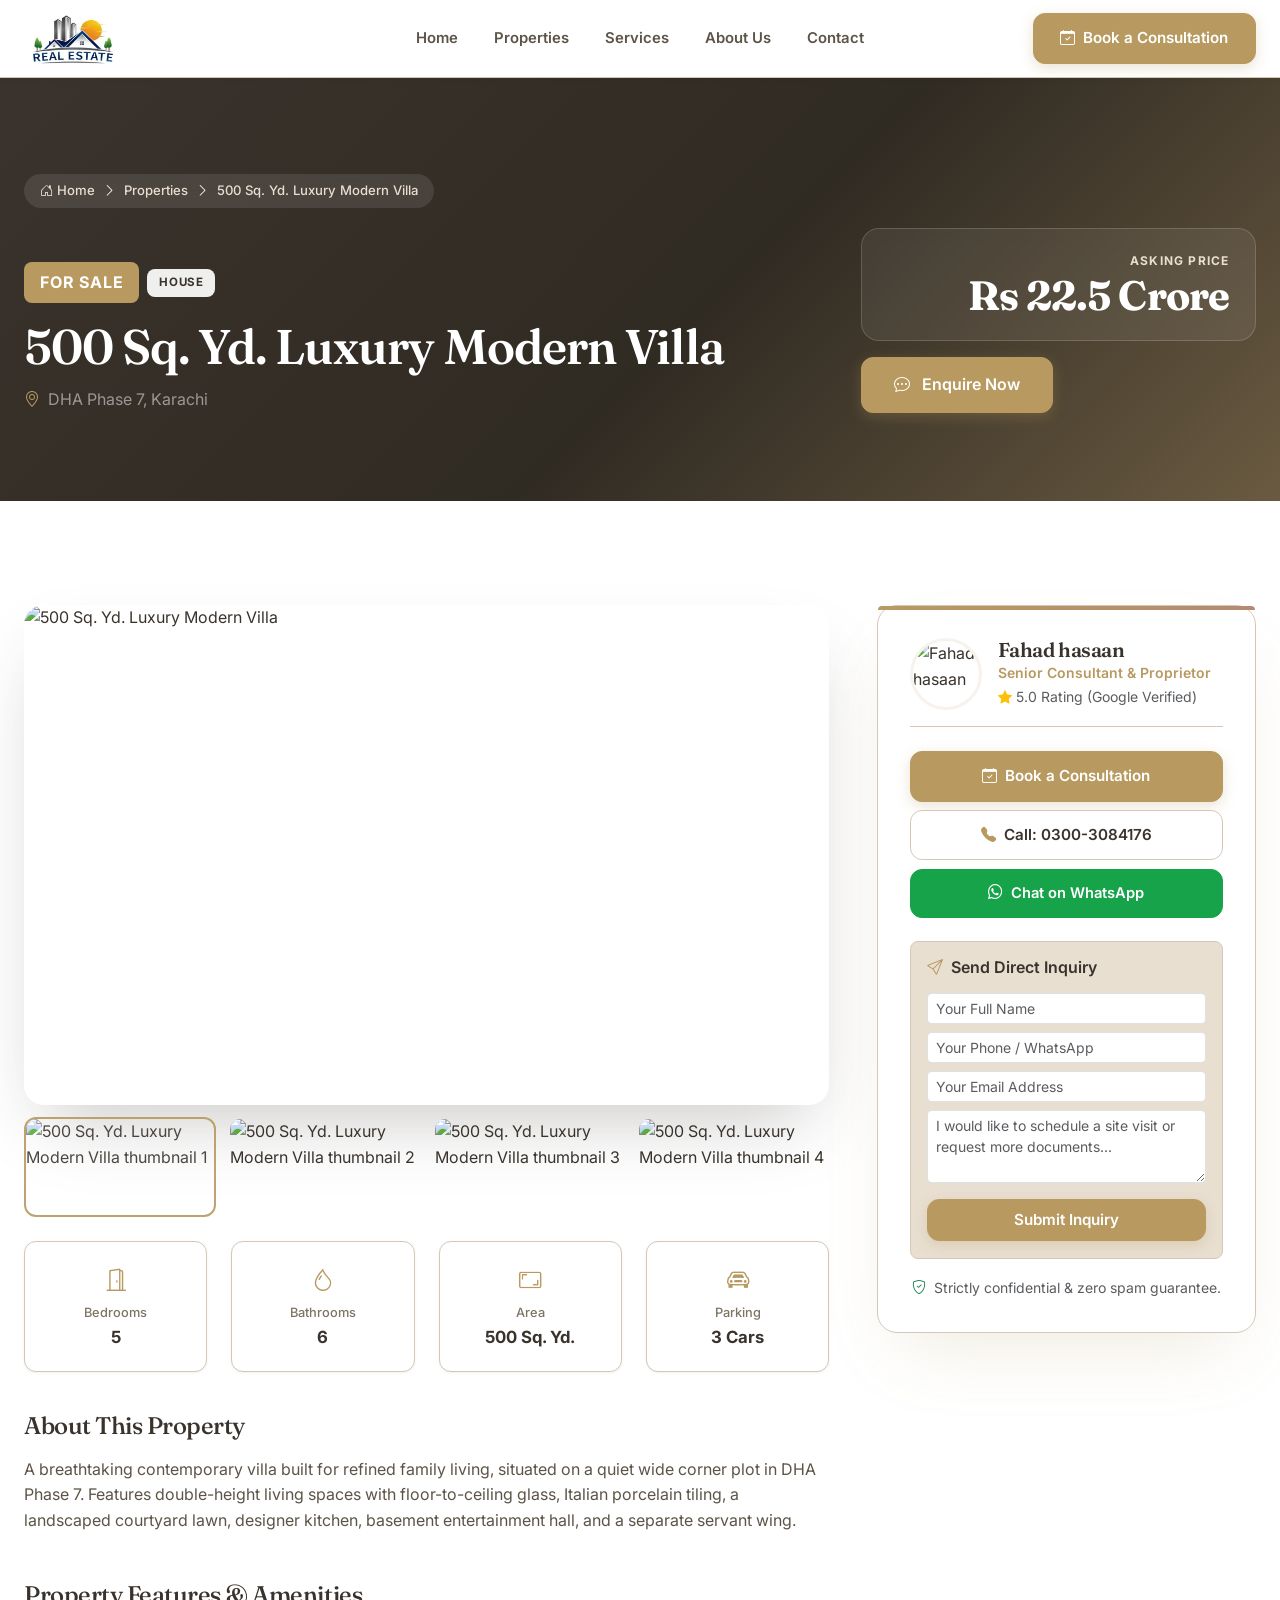
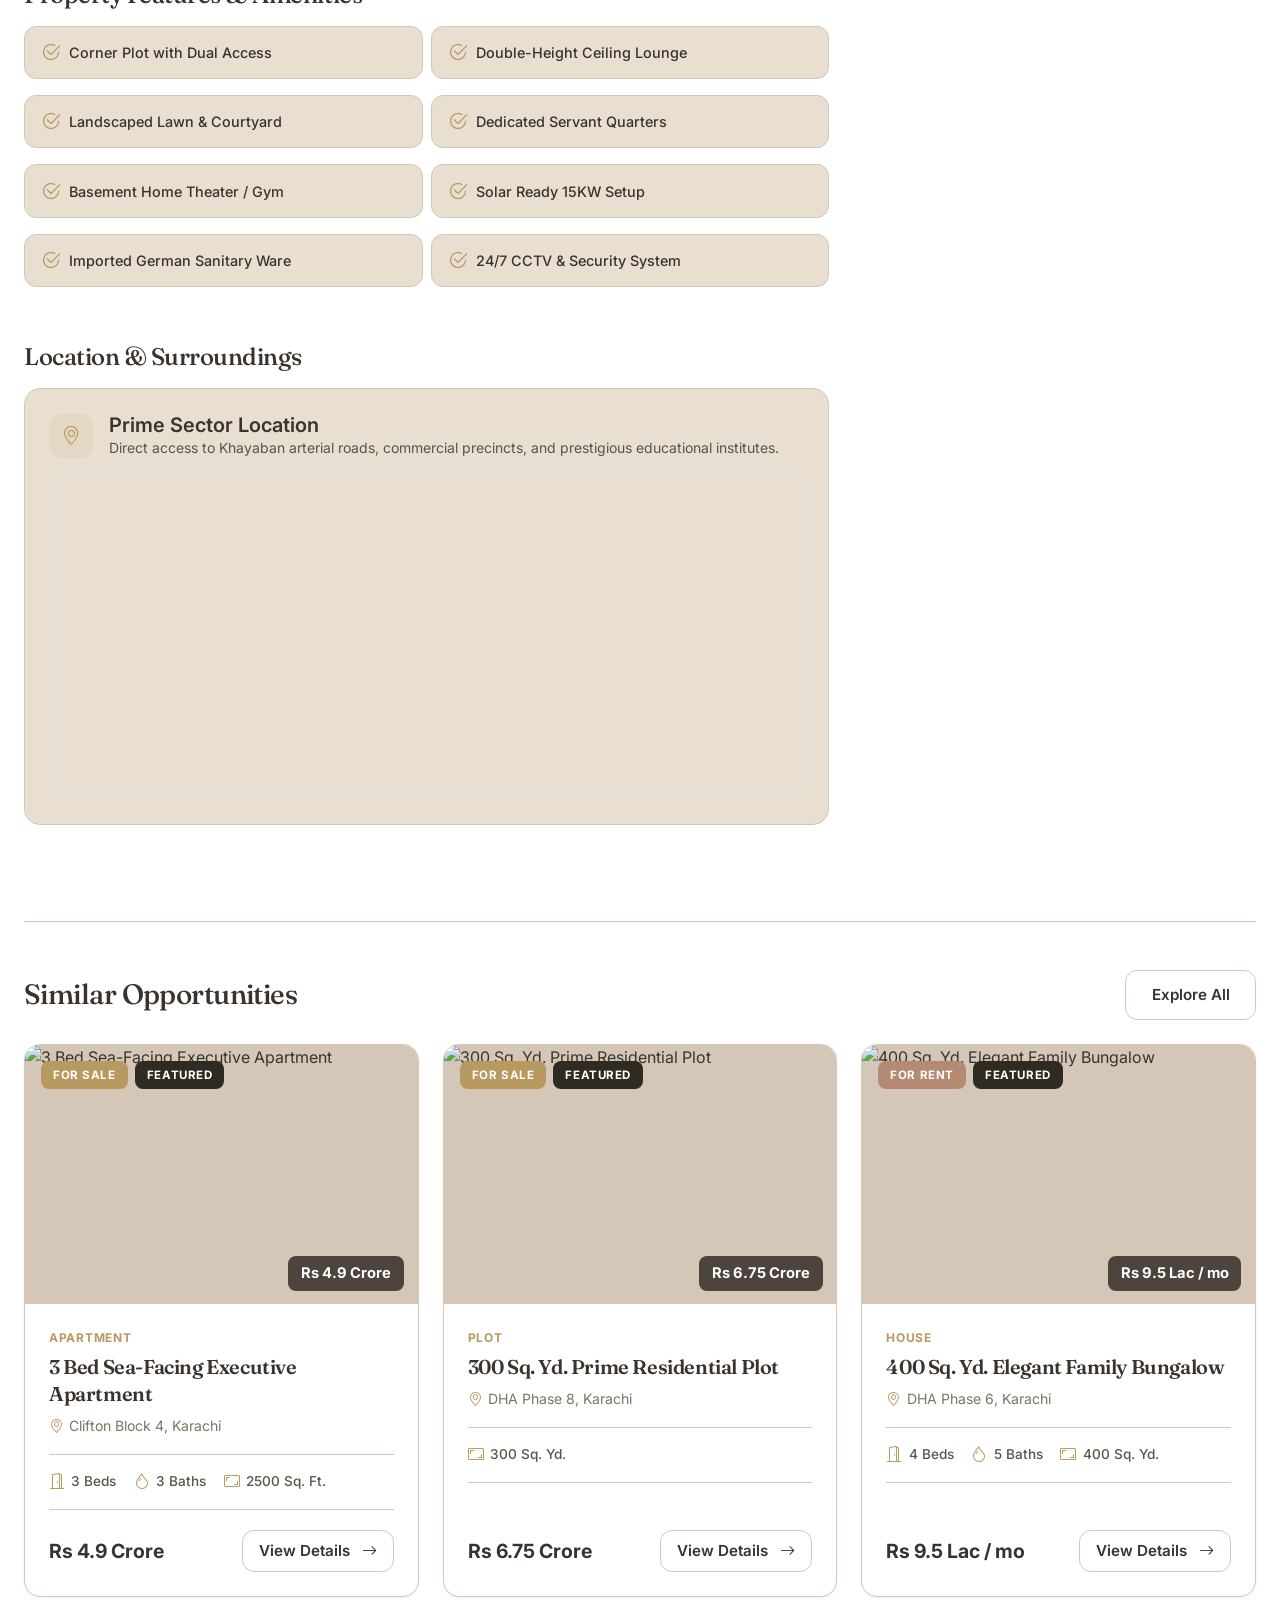
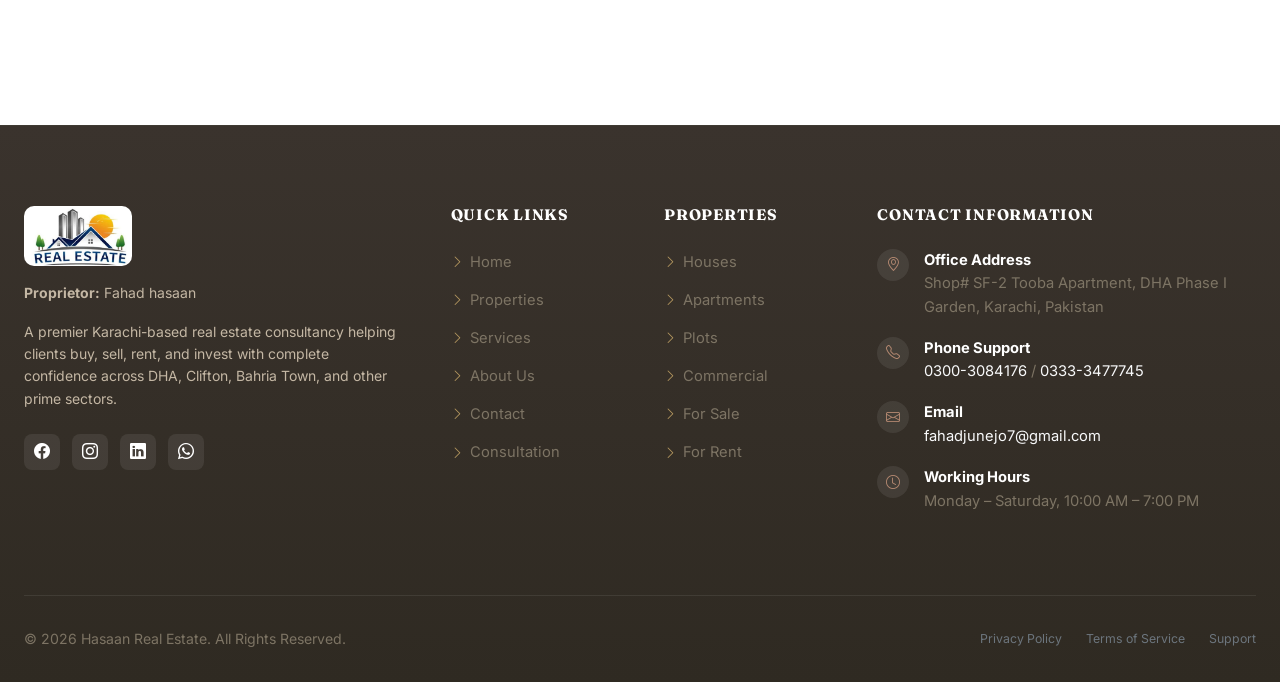
==== property-details.html @ 5b76cd97 "updated ui" ====
<!DOCTYPE html>
<html lang="en">
<head>
  <meta charset="UTF-8" />
  <meta name="viewport" content="width=device-width, initial-scale=1.0" />
  <title>Property Details | Hasaan Real Estate</title>
  <meta name="description" content="View comprehensive property details, photo gallery, floor specifications, features, and direct agent inquiry." />

  <!-- Bootstrap 5 CSS -->
  <link rel="stylesheet" href="https://cdn.jsdelivr.net/npm/bootstrap@5.3.3/dist/css/bootstrap.min.css" />
  <!-- Bootstrap Icons -->
  <link rel="stylesheet" href="https://cdn.jsdelivr.net/npm/bootstrap-icons@1.11.3/font/bootstrap-icons.min.css" />
  <!-- Custom Stylesheet -->
  <link rel="stylesheet" href="css/style.css" />
  <script>document.documentElement.classList.add('js');
  (function () {
    'use strict';
    var S = ['.section-title-wrap','.service-card-item','.why-us-card-item','.testimonial-col','.approach-step-card','.home-service-card','.property-grid-item','.service-visual-col','.service-content-col','.about-preview-img-wrap','.cta-banner-content','.google-strip-flex','.premium-form-card','.feature-box','.stat-item-box','.contact-info-card','.consult-preview-media','.consult-preview-body','.service-stat-item','.service-intro-band','.category-grid-item','.guidance-item','.location-item','.locations-visual-item','[data-reveal]'];
    function patrol() {
      var vh = window.innerHeight || document.documentElement.clientHeight || 800;
      var nodes = document.querySelectorAll(S.join(','));
      for (var i = 0; i < nodes.length; i++) {
        if (nodes[i].getBoundingClientRect().top <= vh - 30) nodes[i].classList.add('revealed');
      }
    }
    var ticking = false;
    function onScroll() {
      if (ticking) return;
      ticking = true;
      requestAnimationFrame(function () { patrol(); ticking = false; });
    }
    window.addEventListener('scroll', onScroll, { passive: true });
    window.addEventListener('resize', patrol, { passive: true });
    window.addEventListener('load', patrol, { passive: true });
    if (document.readyState !== 'loading') patrol();
    else document.addEventListener('DOMContentLoaded', patrol);
    setInterval(patrol, 1300);
    window.RevealEngine = { patrol: patrol };
    window.revealScan = patrol;
  })();</script>
  <link rel="icon" type="image/jpeg" href="images/logo.jpeg" />
  <link rel="apple-touch-icon" href="images/logo.jpeg" />
</head>
<body>

  <!-- ================= 1. REDESIGNED BALANCED NAVBAR ================= -->
  <header class="site-navbar">
    <div class="container-site">
      <div class="navbar-balanced-grid">
        <!-- LEFT: Brand Logo -->
        <a href="index.html" class="navbar-brand-wrap">
          <img src="images/logo.jpeg" alt="Hasaan Real Estate" class="brand-logo-img" />
        </a>

        <!-- CENTER: Perfectly Centered Navigation Links -->
        <nav class="navbar-center-menu" aria-label="Primary Navigation">
          <a href="index.html" class="nav-link-item">Home</a>
          <a href="properties.html" class="nav-link-item active">Properties</a>
          <a href="services.html" class="nav-link-item">Services</a>
          <a href="about.html" class="nav-link-item">About Us</a>
          <a href="contact.html" class="nav-link-item">Contact</a>
        </nav>

        <!-- RIGHT: Prominent CTA Button -->
        <div class="navbar-right-action">
          <a href="consultation.html" class="btn-primary-custom">
            <i class="bi bi-calendar-check"></i> Book a Consultation
          </a>
        </div>

        <!-- Mobile Toggle -->
        <button class="mobile-nav-toggle" type="button" aria-label="Toggle Navigation Menu">
          <i class="bi bi-list"></i>
        </button>
      </div>
    </div>
  </header>

  <!-- Mobile Navigation Drawer -->
  <div class="mobile-nav-drawer" id="mobileNavDrawer">
    <a href="index.html" class="nav-link-item">Home</a>
    <a href="properties.html" class="nav-link-item active">Properties</a>
    <a href="services.html" class="nav-link-item">Services</a>
    <a href="about.html" class="nav-link-item">About Us</a>
    <a href="contact.html" class="nav-link-item">Contact</a>
    <div class="pt-2">
      <a href="consultation.html" class="btn-primary-custom w-100 justify-content-center">
        <i class="bi bi-calendar-check"></i> Book a Consultation
      </a>
    </div>
  </div>

  <!-- ================= PREMIUM PROPERTY DETAILS BANNER ================= -->
  <section class="inner-page-hero property-details-banner">
    <div class="container-site">
      <nav class="breadcrumb-custom" aria-label="breadcrumb">
        <a href="index.html"><i class="bi bi-house-door me-1"></i>Home</a>
        <i class="bi bi-chevron-right"></i>
        <a href="properties.html">Properties</a>
        <i class="bi bi-chevron-right"></i>
        <span class="active" id="property-breadcrumb-title">Loading property...</span>
      </nav>

      <div class="row align-items-end g-4">
        <div class="col-lg-8">
          <div class="d-flex flex-wrap align-items-center gap-2 mb-3">
            <span id="details-purpose-badge" class="prop-badge badge-buy">For Sale</span>
            <span id="details-type-badge" class="prop-badge badge-light">House</span>
          </div>
          <h1 id="details-title" class="inner-hero-title">Property Details</h1>
          <div id="details-location" class="d-flex align-items-center fs-6 text-white-50">
            <i class="bi bi-geo-alt text-white-50 me-2"></i> DHA Karachi
          </div>
        </div>
        <div class="col-lg-4">
          <div class="details-price-block">
            <div class="asking-label">Asking Price</div>
            <div id="details-price" class="font-display">Rs --</div>
          </div>
          <a href="#agent-inquiry-card" class="btn-primary-custom btn-lg-custom mt-3">
            <i class="bi bi-chat-dots me-1"></i> Enquire Now
          </a>
        </div>
      </div>
    </div>
  </section>

  <!-- ================= MAIN PROPERTY CONTENT ================= -->
  <section class="section-padding bg-white" id="property-details-container">
    <div class="container-site">
      <div class="row g-5">

        <!-- LEFT COLUMN: Gallery, Specs, Description, Features, Map -->
        <div class="col-lg-8">
          <!-- Gallery -->
          <div class="mb-4">
            <img id="gallery-main-image" src="https://images.unsplash.com/photo-1600596542815-ffad4c1539a9?w=1200&q=80" alt="Main property view" class="gallery-main-img" />
            <div class="gallery-thumb-grid" id="gallery-thumbs-row">
              <!-- Injected via properties.js -->
            </div>
          </div>

          <!-- Quick Specs Grid -->
          <div class="row mb-4" id="details-specs-row">
            <!-- Bed, Bath, Area, Parking injected here -->
          </div>

          <!-- Description -->
          <div class="mb-5">
            <h3 class="font-display h4 text-navy mb-3">About This Property</h3>
            <p id="details-description" class="text-secondary-custom leading-relaxed fs-6">
              Loading comprehensive property description...
            </p>
          </div>

          <!-- Features & Amenities Checklist -->
          <div class="mb-5">
            <h3 class="font-display h4 text-navy mb-3">Property Features & Amenities</h3>
            <div class="row g-2" id="details-features-list">
              <!-- Injected dynamically -->
            </div>
          </div>

          <!-- Location & Neighborhood Map Placeholder -->
          <div class="mb-5">
            <h3 class="font-display h4 text-navy mb-3">Location & Surroundings</h3>
            <div class="p-4 bg-alt rounded-4 border border-custom mb-3">
              <div class="d-flex align-items-center gap-3 mb-3">
                <div class="feature-box-icon mb-0" style="width: 44px; height: 44px; font-size: 1.2rem;">
                  <i class="bi bi-geo-alt"></i>
                </div>
                <div>
                  <h5 class="mb-0 text-navy">Prime Sector Location</h5>
                  <p class="small text-muted mb-0">Direct access to Khayaban arterial roads, commercial precincts, and prestigious educational institutes.</p>
                </div>
              </div>
              <div class="ratio ratio-21x9 rounded-3 overflow-hidden border">
                <iframe src="https://www.google.com/maps/embed?pb=!1m18!1m12!1m3!1d115867.7667232356!2d67.01625906803274!3d24.83444458514578!2m3!1f0!2f0!3f0!3m2!1i1024!2i768!4f13.1!3m3!1m2!1s0x3eb33c5e8c156f05%3A0xbcf2f68595d2c7e0!2sDefence%20Housing%20Authority%2C%20Karachi!5e0!3m2!1sen!2s!4v1710000000000!5m2!1sen!2s" style="border:0;" allowfullscreen="" loading="lazy" referrerpolicy="no-referrer-when-downgrade" title="Property Area Map"></iframe>
              </div>
            </div>
          </div>

        </div>

        <!-- RIGHT COLUMN: Sticky Agent Inquiry & Action Box -->
        <div class="col-lg-4">
          <div class="agent-inquiry-card" id="agent-inquiry-card">
            <!-- Agent Header -->
            <div class="d-flex align-items-center gap-3 mb-4 pb-3 border-bottom border-custom">
              <img src="https://images.unsplash.com/photo-1560250097-0b93528c311a?w=400&q=80" alt="Fahad hasaan" class="agent-avatar" />
              <div>
                <h5 class="mb-0 text-navy font-display">Fahad hasaan</h5>
                <span class="text-primary-custom small fw-semibold d-block">Senior Consultant & Proprietor</span>
                <span class="text-muted small"><i class="bi bi-star-fill text-warning"></i> 5.0 Rating (Google Verified)</span>
              </div>
            </div>

            <!-- Direct Contact Buttons -->
            <div class="d-flex flex-column gap-2 mb-4">
              <a href="consultation.html" class="btn-primary-custom w-100 justify-content-center">
                <i class="bi bi-calendar-check"></i> Book a Consultation
              </a>
              <a href="tel:03003084176" class="btn-outline-custom w-100 justify-content-center">
                <i class="bi bi-telephone-fill text-primary"></i> Call: 0300-3084176
              </a>
              <a id="details-whatsapp-btn" href="https://wa.me/923003084176" target="_blank" rel="noopener noreferrer" class="btn-whatsapp w-100 justify-content-center">
                <i class="bi bi-whatsapp"></i> Chat on WhatsApp
              </a>
            </div>

            <!-- Fast Inquiry Form -->
            <div class="bg-alt p-3 rounded-3 border border-custom">
              <h6 class="text-navy mb-3"><i class="bi bi-send me-1 text-primary"></i> Send Direct Inquiry</h6>

              <div id="inquiry-success-message" class="alert alert-success small mb-0 py-3" style="display: none;">
                <i class="bi bi-check-circle-fill me-1"></i> Inquiry sent! Fahad will contact you within 2 hours.
              </div>

              <form id="property-inquiry-form">
                <input type="hidden" id="inquiry-property-subject" name="subject" value="General Inquiry" />
                <div class="mb-2">
                  <input type="text" name="name" required class="form-control form-control-sm" placeholder="Your Full Name" />
                </div>
                <div class="mb-2">
                  <input type="tel" name="phone" required class="form-control form-control-sm" placeholder="Your Phone / WhatsApp" />
                </div>
                <div class="mb-2">
                  <input type="email" name="email" required class="form-control form-control-sm" placeholder="Your Email Address" />
                </div>
                <div class="mb-3">
                  <textarea name="message" rows="3" class="form-control form-control-sm" placeholder="I would like to schedule a site visit or request more documents..."></textarea>
                </div>
                <button type="submit" class="btn-primary-custom w-100 py-2 text-sm justify-content-center">
                  Submit Inquiry
                </button>
              </form>
            </div>

            <!-- Trust Note -->
            <div class="mt-3 text-center">
              <span class="small text-muted"><i class="bi bi-shield-check text-success me-1"></i> Strictly confidential & zero spam guarantee.</span>
            </div>
          </div>
        </div>

      </div>

      <!-- ================= SIMILAR PROPERTIES ================= -->
      <div class="mt-5 pt-5 border-top border-custom">
        <div class="d-flex justify-content-between align-items-center mb-4">
          <h3 class="font-display h3 text-navy mb-0">Similar Opportunities</h3>
          <a href="properties.html" class="btn-outline-custom btn-sm">Explore All</a>
        </div>
        <div class="row g-4" id="similar-properties-grid">
          <!-- Injected via properties.js -->
        </div>
      </div>

    </div>
  </section>

  <!-- ================= FOOTER ================= -->
  <footer class="site-footer">
    <div class="container-site">
      <div class="row g-5">
        <div class="col-12 col-md-6 col-lg-4">
          <img src="images/logo.jpeg" alt="Hasaan Real Estate" class="brand-logo-img footer-brand-logo" />
          <p class="small text-secondary-custom mb-3" style="color: #C4B7A4 !important;">
            <strong>Proprietor:</strong> Fahad hasaan
          </p>
          <p class="small leading-relaxed" style="color: #C4B7A4;">
            A premier Karachi-based real estate consultancy helping clients buy, sell, rent, and invest with complete confidence across DHA, Clifton, Bahria Town, and other prime sectors.
          </p>
          <div class="footer-social-links mt-4">
            <a href="#" class="footer-social-btn" aria-label="Facebook"><i class="bi bi-facebook"></i></a>
            <a href="#" class="footer-social-btn" aria-label="Instagram"><i class="bi bi-instagram"></i></a>
            <a href="#" class="footer-social-btn" aria-label="LinkedIn"><i class="bi bi-linkedin"></i></a>
            <a href="https://wa.me/923003084176" target="_blank" rel="noopener noreferrer" class="footer-social-btn" aria-label="WhatsApp"><i class="bi bi-whatsapp"></i></a>
          </div>
        </div>

        <div class="col-6 col-md-6 col-lg-2">
          <h4 class="footer-heading">Quick Links</h4>
          <ul class="footer-links-list">
            <li><a href="index.html"><i class="bi bi-chevron-right small text-primary"></i> Home</a></li>
            <li><a href="properties.html"><i class="bi bi-chevron-right small text-primary"></i> Properties</a></li>
            <li><a href="services.html"><i class="bi bi-chevron-right small text-primary"></i> Services</a></li>
            <li><a href="about.html"><i class="bi bi-chevron-right small text-primary"></i> About Us</a></li>
            <li><a href="contact.html"><i class="bi bi-chevron-right small text-primary"></i> Contact</a></li>
            <li><a href="consultation.html"><i class="bi bi-chevron-right small text-primary"></i> Consultation</a></li>
          </ul>
        </div>

        <div class="col-6 col-md-6 col-lg-2">
          <h4 class="footer-heading">Properties</h4>
          <ul class="footer-links-list">
            <li><a href="properties.html?type=House"><i class="bi bi-chevron-right small text-primary"></i> Houses</a></li>
            <li><a href="properties.html?type=Apartment"><i class="bi bi-chevron-right small text-primary"></i> Apartments</a></li>
            <li><a href="properties.html?type=Plot"><i class="bi bi-chevron-right small text-primary"></i> Plots</a></li>
            <li><a href="properties.html?type=Commercial"><i class="bi bi-chevron-right small text-primary"></i> Commercial</a></li>
            <li><a href="properties.html?purpose=Buy"><i class="bi bi-chevron-right small text-primary"></i> For Sale</a></li>
            <li><a href="properties.html?purpose=Rent"><i class="bi bi-chevron-right small text-primary"></i> For Rent</a></li>
          </ul>
        </div>

        <div class="col-12 col-md-6 col-lg-4">
          <h4 class="footer-heading">Contact Information</h4>
          <div class="footer-contact-item">
            <div class="footer-contact-icon"><i class="bi bi-geo-alt"></i></div>
            <div>
              <strong class="text-white d-block">Office Address</strong>
              Shop# SF-2 Tooba Apartment, DHA Phase I Garden, Karachi, Pakistan
            </div>
          </div>
          <div class="footer-contact-item">
            <div class="footer-contact-icon"><i class="bi bi-telephone"></i></div>
            <div>
              <strong class="text-white d-block">Phone Support</strong>
              <a href="tel:03003084176" class="text-light">0300-3084176</a> / <a href="tel:03333477745" class="text-light">0333-3477745</a>
            </div>
          </div>
          <div class="footer-contact-item">
            <div class="footer-contact-icon"><i class="bi bi-envelope"></i></div>
            <div>
              <strong class="text-white d-block">Email</strong>
              <a href="mailto:fahadjunejo7@gmail.com" class="text-light">fahadjunejo7@gmail.com</a>
            </div>
          </div>
          <div class="footer-contact-item">
            <div class="footer-contact-icon"><i class="bi bi-clock"></i></div>
            <div>
              <strong class="text-white d-block">Working Hours</strong>
              Monday – Saturday, 10:00 AM – 7:00 PM
            </div>
          </div>
        </div>
      </div>

      <div class="footer-bottom d-flex flex-column flex-md-row justify-content-between align-items-center gap-3">
        <div>© 2026 Hasaan Real Estate. All Rights Reserved.</div>
        <div class="d-flex gap-4">
          <a href="about.html" class="text-secondary small">Privacy Policy</a>
          <a href="about.html" class="text-secondary small">Terms of Service</a>
          <a href="contact.html" class="text-secondary small">Support</a>
        </div>
      </div>
    </div>
  </footer>

  <!-- Bootstrap 5 Bundle JS -->
  <script defer src="https://cdn.jsdelivr.net/npm/bootstrap@5.3.3/dist/js/bootstrap.bundle.min.js"></script>
  <!-- GSAP & ScrollTrigger -->
  <script defer src="https://cdn.jsdelivr.net/npm/gsap@3.12.5/dist/gsap.min.js"></script>
  <script defer src="https://cdn.jsdelivr.net/npm/gsap@3.12.5/dist/ScrollTrigger.min.js"></script>
  <!-- Application JS -->
  <script src="js/properties.js"></script>
  <script src="js/main.js"></script>
</body>
</html>
---- css/style.css ----
/* ==========================================================================
   HASAAN REAL ESTATE - PREMIUM CORE DESIGN SYSTEM
   Visual inspiration: https://hasaanrealestate.vercel.app/
   ========================================================================== */

/* --- GOOGLE FONTS --- */
@import url('https://fonts.googleapis.com/css2?family=Fraunces:ital,opsz,wght@0,9..144,400;0,9..144,500;0,9..144,600;0,9..144,700;1,9..144,400&family=Inter:wght@300;400;500;600;700;800&display=swap');

/* --- ROOT DESIGN TOKENS --- */
:root {
  /* Luxury Real Estate Color Palette */
  --primary: #B89A61;            /* Muted Gold */
  --primary-hover: #A68B57;      /* Darker Gold */
  --primary-light: rgba(184, 154, 97, 0.12);  /* Soft Gold Tint */
  --primary-subtle: rgba(184, 154, 97, 0.08);
  --primary-glow: rgba(184, 154, 97, 0.25);
  
  --navy: #3A332D;               /* Dark Warm Brown */
  --navy-dark: #2F2A22;          /* Deepest Brown */
  --navy-surface: #E9DFD1;       /* Soft Beige for cards on light */
  --navy-light: #D4C7B7;
  
  --bg-body: #F7F4EF;            /* Warm Ivory */
  --bg-alt: #E9DFD1;             /* Soft Beige */
  --bg-card: #FFFFFF;
  
  --text-main: #3A332D;          /* Dark Warm Brown */
  --text-secondary: #5C5447;
  --text-muted: #7D7464;         /* Muted Brown */
  --text-white: #ffffff;
  
  --border-color: #D4C7B7;       /* Beige-gray */
  --border-focus: #B89A61;       /* Gold */
  
  --whatsapp: #16A34A;          /* Green ONLY for WhatsApp */
  --whatsapp-hover: #15803d;
  
  --star-blue: #B89A61;          /* Gold stars */
  --star-gold: #f59e0b;
  
  /* Secondary accent */
  --color-terracotta: #B68A72;
  --color-beige: #E9DFD1;
  
  /* Typography */
  --font-sans: 'Inter', -apple-system, BlinkMacSystemFont, "Segoe UI", Roboto, sans-serif;
  --font-display: 'Fraunces', Georgia, serif;
  
  /* Radii */
  --radius-sm: 8px;
  --radius-md: 12px;
  --radius-lg: 16px;
  --radius-xl: 20px;
  --radius-2xl: 28px;
  --radius-full: 9999px;
  
  /* Elevations */
  --shadow-sm: 0 1px 3px 0 rgba(58, 51, 45, 0.06), 0 1px 2px -1px rgba(58, 51, 45, 0.04);
  --shadow-md: 0 4px 6px -1px rgba(58, 51, 45, 0.08), 0 2px 4px -2px rgba(58, 51, 45, 0.05);
  --shadow-lg: 0 10px 25px -3px rgba(58, 51, 45, 0.08), 0 4px 10px -4px rgba(58, 51, 45, 0.05);
  --shadow-xl: 0 20px 30px -5px rgba(58, 51, 45, 0.12), 0 8px 12px -6px rgba(58, 51, 45, 0.06);
  --shadow-primary: 0 10px 22px -3px rgba(184, 154, 97, 0.32);
  
  --transition: all 0.25s cubic-bezier(0.16, 1, 0.3, 1);
}

/* --- BASE STYLES --- */
*, *::before, *::after {
  box-sizing: border-box;
}

html {
  scroll-behavior: smooth;
  font-size: 16px;
  /* `clip` prevents horizontal scroll without creating a scroll container,
     which keeps `position: sticky` (navbar) and ScrollTrigger working. */
  overflow-x: clip;
}

body {
  font-family: var(--font-sans);
  color: var(--text-main);
  background-color: var(--bg-body);
  line-height: 1.6;
  -webkit-font-smoothing: antialiased;
  -moz-osx-font-smoothing: grayscale;
  overflow-x: clip;
  margin: 0;
  padding: 0;
  position: relative;
}

@supports not (overflow: clip) {
  html, body { overflow-x: hidden; }
}

h1, h2, h3, h4, .font-display {
  font-family: var(--font-display);
  color: var(--navy);
  letter-spacing: -0.02em;
}

h5, h6 {
  font-family: var(--font-sans);
  font-weight: 600;
  color: var(--navy);
}

a {
  text-decoration: none;
  color: inherit;
  transition: var(--transition);
}

img {
  max-width: 100%;
  height: auto;
  display: block;
}

/* Page fade transition */
.page-fade-in {
  opacity: 0;
  animation: pageEnter 0.4s cubic-bezier(0.16, 1, 0.3, 1) forwards;
}

@keyframes pageEnter {
  to {
    opacity: 1;
  }
}

/* --- PROFESSIONAL CONTAINER (MAX 1280px) --- */
.container-site {
  width: 100%;
  max-width: 1280px;
  margin-left: auto;
  margin-right: auto;
  padding-left: 1.5rem;
  padding-right: 1.5rem;
}

@media (max-width: 576px) {
  .container-site {
    padding-left: 1.15rem;
    padding-right: 1.15rem;
  }
}

/* --- SECTION SPACING SYSTEM (80-120px Desktop, 60-80px Tablet, 45-65px Mobile) --- */
.section-padding {
  padding-top: 6.5rem;
  padding-bottom: 6.5rem;
}

.section-padding-sm {
  padding-top: 4.5rem;
  padding-bottom: 4.5rem;
}

@media (max-width: 991.98px) {
  .section-padding {
    padding-top: 4.75rem;
    padding-bottom: 4.75rem;
  }
  .section-padding-sm {
    padding-top: 3.25rem;
    padding-bottom: 3.25rem;
  }
}

@media (max-width: 575.98px) {
  .section-padding {
    padding-top: 3.5rem;
    padding-bottom: 3.5rem;
  }
  .section-padding-sm {
    padding-top: 2.75rem;
    padding-bottom: 2.75rem;
  }
}

.section-title-wrap {
  margin-bottom: 3rem;
}

.section-badge {
  display: inline-flex;
  align-items: center;
  gap: 0.5rem;
  padding: 0.38rem 0.95rem;
  border-radius: var(--radius-full);
  background-color: var(--primary-light);
  color: var(--primary);
  font-size: 0.75rem;
  font-weight: 700;
  letter-spacing: 0.08em;
  text-transform: uppercase;
  margin-bottom: 0.9rem;
}

.section-badge.badge-white {
  background: rgba(255, 255, 255, 0.14);
  color: #ffffff;
  border: 1px solid rgba(255, 255, 255, 0.25);
}

.section-heading {
  font-size: clamp(2rem, 3.2vw, 2.75rem);
  font-weight: 600;
  line-height: 1.2;
  color: var(--navy);
  margin-bottom: 0.85rem;
  letter-spacing: -0.025em;
}

.section-subtext {
  font-size: 1.05rem;
  color: var(--text-secondary);
  line-height: 1.6;
}

/* ==========================================================================
   BUTTONS (WITH GUARANTEED VISIBILITY & MICRO-INTERACTIONS)
   ========================================================================== */
.btn-primary-custom {
  background-color: var(--primary);
  color: #ffffff !important;
  font-weight: 600;
  padding: 0.78rem 1.65rem;
  border-radius: var(--radius-md);
  border: 1px solid var(--primary);
  box-shadow: 0 4px 14px rgba(184, 154, 97, 0.28);
  display: inline-flex;
  align-items: center;
  justify-content: center;
  gap: 0.5rem;
  font-size: 0.95rem;
  cursor: pointer;
  position: relative;
  z-index: 15;
  text-decoration: none;
  pointer-events: auto;
  transition: var(--transition);
}

.btn-primary-custom:hover {
  background-color: var(--primary-hover);
  border-color: var(--primary-hover);
  transform: translateY(-2px);
  box-shadow: var(--shadow-primary);
  color: #ffffff !important;
}

.btn-primary-custom:hover i {
  transform: translateX(3px);
}

.btn-primary-custom i {
  transition: transform 0.2s ease;
}

.btn-outline-custom {
  background-color: #ffffff;
  color: var(--navy) !important;
  font-weight: 600;
  padding: 0.75rem 1.6rem;
  border-radius: var(--radius-md);
  border: 1px solid var(--border-color);
  display: inline-flex;
  align-items: center;
  justify-content: center;
  gap: 0.5rem;
  font-size: 0.95rem;
  cursor: pointer;
  position: relative;
  z-index: 15;
  text-decoration: none;
  pointer-events: auto;
  transition: var(--transition);
}

.btn-outline-custom:hover {
  border-color: var(--primary);
  color: var(--primary) !important;
  background-color: #ffffff;
  transform: translateY(-2px);
  box-shadow: var(--shadow-sm);
}

.btn-navy-outline {
  background-color: rgba(255, 255, 255, 0.14);
  color: #ffffff !important;
  font-weight: 600;
  padding: 0.78rem 1.65rem;
  border-radius: var(--radius-md);
  border: 1px solid rgba(255, 255, 255, 0.35);
  backdrop-filter: blur(8px);
  -webkit-backdrop-filter: blur(8px);
  display: inline-flex;
  align-items: center;
  justify-content: center;
  gap: 0.5rem;
  font-size: 0.95rem;
  cursor: pointer;
  position: relative;
  z-index: 15;
  text-decoration: none;
  pointer-events: auto;
  transition: var(--transition);
}

.btn-navy-outline:hover {
  background-color: rgba(255, 255, 255, 0.24);
  border-color: #ffffff;
  color: #ffffff !important;
  transform: translateY(-2px);
}

.btn-whatsapp {
  background-color: var(--whatsapp);
  color: #ffffff !important;
  font-weight: 600;
  padding: 0.72rem 1.5rem;
  border-radius: var(--radius-md);
  border: 1px solid var(--whatsapp);
  display: inline-flex;
  align-items: center;
  justify-content: center;
  gap: 0.5rem;
  font-size: 0.92rem;
  cursor: pointer;
  position: relative;
  z-index: 15;
  text-decoration: none;
  pointer-events: auto;
  transition: var(--transition);
}

.btn-whatsapp:hover {
  background-color: var(--whatsapp-hover);
  border-color: var(--whatsapp-hover);
  color: #ffffff !important;
  transform: translateY(-2px);
  box-shadow: 0 8px 18px -3px rgba(22, 163, 74, 0.4);
}

.btn-lg-custom {
  padding: 0.88rem 2rem;
  font-size: 1rem;
}

/* ==========================================================================
   1. NAVBAR — BALANCED 3-COLUMN LAYOUT
   ========================================================================== */
.site-navbar {
  position: sticky;
  top: 0;
  z-index: 1040;
  background-color: #ffffff;
  box-shadow: 0 1px 4px rgba(58, 51, 45, 0.06);
  border-bottom: 1px solid var(--border-color);
  height: 78px;
  display: flex;
  align-items: center;
  transition: height 0.3s cubic-bezier(0.16, 1, 0.3, 1), box-shadow 0.3s ease, background-color 0.3s ease;
}

.site-navbar.scrolled {
  height: 66px;
  background-color: #ffffff;
  box-shadow: 0 4px 20px -2px rgba(58, 51, 45, 0.09);
}

/* Balanced 3-column grid for perfect centering */
.navbar-balanced-grid {
  display: grid;
  grid-template-columns: 260px 1fr 260px;
  align-items: center;
  width: 100%;
}

@media (max-width: 1200px) {
  .navbar-balanced-grid {
    grid-template-columns: 230px 1fr 230px;
  }
}

@media (max-width: 991.98px) {
  .site-navbar {
    height: 70px;
  }
  .navbar-balanced-grid {
    display: flex;
    justify-content: space-between;
  }
}

/* Brand Logo */
.navbar-brand-wrap {
  display: inline-flex;
  align-items: center;
  gap: 0.85rem;
  justify-self: start;
}

.brand-logo-img {
  height: 52px;
  width: auto;
  max-width: 190px;
  object-fit: contain;
  display: block;
  border-radius: 8px;
  transition: var(--transition);
}

.navbar-brand-wrap:hover .brand-logo-img {
  transform: scale(1.03);
}

.footer-brand-logo {
  height: 60px;
  max-width: 210px;
  margin-bottom: 1rem;
  border-radius: 10px;
}

.brand-icon-box {
  width: 40px;
  height: 40px;
  border-radius: var(--radius-md);
  background: linear-gradient(135deg, var(--primary) 0%, #B68A72 100%);
  color: #ffffff;
  display: flex;
  align-items: center;
  justify-content: center;
  font-size: 1.25rem;
  box-shadow: 0 4px 10px rgba(184, 154, 97, 0.25);
  flex-shrink: 0;
  transition: var(--transition);
}

.navbar-brand-wrap:hover .brand-icon-box {
  transform: scale(1.05);
}

.brand-text-block {
  display: flex;
  flex-direction: column;
  line-height: 1.15;
}

.brand-company-name {
  font-family: var(--font-display);
  font-size: 1.28rem;
  font-weight: 700;
  color: var(--navy);
  letter-spacing: -0.025em;
  background: linear-gradient(135deg, var(--navy-dark) 40%, var(--navy) 100%);
  -webkit-background-clip: text;
  -webkit-text-fill-color: transparent;
  white-space: nowrap;
}

.brand-tagline-text {
  font-size: 0.62rem;
  font-weight: 700;
  color: var(--text-muted);
  letter-spacing: 0.1em;
  text-transform: uppercase;
  margin-top: 1px;
}

/* Centered Navigation Menu */
.navbar-center-menu {
  display: flex;
  align-items: center;
  justify-content: center;
  gap: 2.25rem;
  margin: 0;
  padding: 0;
  list-style: none;
}

.navbar-center-menu .nav-link-item {
  position: relative;
  font-size: 0.93rem;
  font-weight: 600;
  color: var(--text-secondary);
  padding: 0.4rem 0;
  transition: color 0.2s ease;
  white-space: nowrap;
}

.navbar-center-menu .nav-link-item::after {
  content: '';
  position: absolute;
  bottom: -2px;
  left: 0;
  width: 100%;
  height: 2px;
  background-color: var(--primary);
  border-radius: 2px;
  transform: scaleX(0);
  transform-origin: left;
  transition: transform 0.25s cubic-bezier(0.16, 1, 0.3, 1);
}

.navbar-center-menu .nav-link-item:hover,
.navbar-center-menu .nav-link-item.active {
  color: var(--primary);
}

.navbar-center-menu .nav-link-item:hover::after,
.navbar-center-menu .nav-link-item.active::after {
  transform: scaleX(1);
}

/* Right Action Button */
.navbar-right-action {
  justify-self: end;
  display: flex;
  align-items: center;
  gap: 1rem;
}

/* Mobile Toggle */
.mobile-nav-toggle {
  background: transparent;
  border: 1px solid var(--border-color);
  border-radius: var(--radius-sm);
  padding: 0.45rem 0.65rem;
  color: var(--navy);
  cursor: pointer;
  display: none;
  font-size: 1.4rem;
  line-height: 1;
  transition: var(--transition);
}

.mobile-nav-toggle:hover {
  background: var(--bg-alt);
  border-color: var(--primary);
  color: var(--primary);
}

@media (max-width: 991.98px) {
  .mobile-nav-toggle {
    display: inline-flex;
    align-items: center;
    justify-content: center;
  }
  .navbar-center-menu,
  .navbar-right-action {
    display: none;
  }
}

/* Mobile Drawer Overlay / Menu */
.mobile-nav-drawer {
  position: fixed;
  top: 70px;
  left: 0;
  width: 100%;
  background: #ffffff;
  border-bottom: 1px solid var(--border-color);
  box-shadow: 0 10px 25px rgba(58, 51, 45, 0.12);
  padding: 1.25rem 1.5rem 1.75rem;
  display: none;
  flex-direction: column;
  gap: 0.5rem;
  z-index: 1039;
}

.mobile-nav-drawer.open {
  display: flex;
}

.mobile-nav-drawer .nav-link-item {
  font-size: 1rem;
  font-weight: 600;
  color: var(--text-secondary);
  padding: 0.65rem 0.85rem;
  border-radius: var(--radius-sm);
  display: block;
}

.mobile-nav-drawer .nav-link-item:hover,
.mobile-nav-drawer .nav-link-item.active {
  color: var(--primary);
  background-color: var(--primary-light);
}

/* ==========================================================================
   2. HERO SECTION — CINEMATIC FULL-WIDTH REAL ESTATE HERO
   (SOLVES BUTTON VISIBILITY & LAYERING CRITICAL BUG)
   ========================================================================== */
.hero-section {
  position: relative;
  min-height: 88vh;
  display: flex;
  align-items: center;
  background-color: var(--navy);
  overflow: hidden;
  padding-top: 5rem;
  padding-bottom: 9rem; /* Ample clearance so search box never covers buttons */
  z-index: 1;
}

.hero-bg-container {
  position: absolute;
  inset: 0;
  overflow: hidden;
  z-index: 0;
}

.hero-bg-img {
  width: 100%;
  height: 120%;
  object-fit: cover;
  object-position: center;
  transform: scale(1.08); /* Animated to 1.0 by GSAP */
  will-change: transform;
  filter: brightness(0.8) saturate(1.05);
}

.hero-overlay {
  position: absolute;
  inset: 0;
  background: linear-gradient(125deg, rgba(58, 51, 45, 0.92) 0%, rgba(47, 42, 34, 0.88) 46%, rgba(41, 37, 31, 0.94) 100%);
  z-index: 1;
}

.hero-content {
  position: relative;
  z-index: 10; /* Ensures hero content is completely above overlays */
  color: #ffffff;
}

.hero-eyebrow {
  display: inline-flex;
  align-items: center;
  gap: 0.5rem;
  padding: 0.35rem 0.95rem;
  border-radius: var(--radius-full);
  background: rgba(255, 255, 255, 0.12);
  color: var(--color-beige);
  border: 1px solid rgba(255, 255, 255, 0.25);
  font-size: 0.75rem;
  font-weight: 700;
  letter-spacing: 0.08em;
  text-transform: uppercase;
  margin-bottom: 1.25rem;
  position: relative;
  z-index: 12;
}

.hero-heading {
  font-size: clamp(2.4rem, 4.8vw, 4.25rem);
  font-weight: 600;
  line-height: 1.12;
  color: #ffffff;
  margin-bottom: 1.25rem;
  letter-spacing: -0.025em;
  max-width: 900px;
  position: relative;
  z-index: 12;
}

.hero-heading-line {
  display: block;
}

.hero-subtext {
  font-size: clamp(1.05rem, 1.8vw, 1.22rem);
  color: #E9DFD1;
  max-width: 640px;
  line-height: 1.6;
  margin-bottom: 2rem;
  position: relative;
  z-index: 12;
}

/* Explicit Button Stacks with guaranteed z-index and clickability (CRITICAL REQUIREMENT) */
.hero-action-buttons {
  position: relative;
  z-index: 30;
  display: flex;
  flex-wrap: wrap;
  gap: 1rem;
  align-items: center;
  margin-bottom: 1.25rem;
  pointer-events: auto;
  opacity: 1;
  visibility: visible;
}

.hero-action-buttons a,
.hero-action-buttons .btn-primary-custom,
.hero-action-buttons .btn-navy-outline {
  position: relative;
  z-index: 30;
  pointer-events: auto;
  opacity: 1;
  visibility: visible;
}

.hero-contact-actions {
  position: relative;
  z-index: 30;
  display: flex;
  flex-wrap: wrap;
  gap: 0.85rem;
  align-items: center;
  margin-bottom: 1.5rem;
  pointer-events: auto;
  opacity: 1;
  visibility: visible;
}

.hero-contact-actions a,
.hero-contact-actions .btn-whatsapp {
  position: relative;
  z-index: 30;
  pointer-events: auto;
  opacity: 1;
  visibility: visible;
}

.hero-rating-box {
  position: relative;
  z-index: 12;
  display: flex;
  align-items: center;
  gap: 0.75rem;
  margin-top: 0.5rem;
}

.star-group {
  display: flex;
  gap: 0.2rem;
  color: var(--color-terracotta);
  font-size: 1.05rem;
}

.star-group.stars-blue {
  color: var(--primary);
}

.rating-score {
  font-size: 0.95rem;
  font-weight: 700;
  color: #ffffff;
}

.rating-count {
  font-size: 0.88rem;
  color: var(--text-muted);
}

/* ==========================================================================
   4. FLOATING PROPERTY SEARCH BOX
   ========================================================================== */
.floating-search-wrapper {
  position: relative;
  z-index: 15;
  margin-top: -3.75rem;
  margin-bottom: 3.5rem;
}

@media (max-width: 991.98px) {
  .floating-search-wrapper {
    margin-top: 2rem;
    margin-bottom: 2.5rem;
  }
}

.search-box-card {
  background-color: #ffffff;
  border-radius: var(--radius-xl);
  border: 1px solid var(--border-color);
  box-shadow: var(--shadow-xl);
  overflow: hidden;
}

.search-tabs-nav {
  display: flex;
  border-bottom: 1px solid var(--border-color);
  background-color: #fafbfc;
}

.search-tab-btn {
  flex: 1;
  padding: 0.95rem 1.5rem;
  text-align: center;
  font-size: 0.95rem;
  font-weight: 600;
  color: var(--text-muted);
  border: none;
  background: transparent;
  cursor: pointer;
  position: relative;
  transition: var(--transition);
}

.search-tab-btn:hover {
  color: var(--navy);
}

.search-tab-btn.active {
  color: var(--primary);
  background-color: #ffffff;
}

.search-tab-btn.active::after {
  content: '';
  position: absolute;
  bottom: -1px;
  left: 0;
  right: 0;
  height: 3px;
  background-color: var(--primary);
}

.search-form-inner {
  padding: 1.5rem 1.75rem;
}

/* Desktop single-row search grid */
.search-grid-layout {
  display: grid;
  grid-template-columns: 1.15fr 1.2fr 0.9fr 0.9fr 1.1fr;
  gap: 0.9rem;
  align-items: center;
}

@media (max-width: 991.98px) {
  .search-grid-layout {
    grid-template-columns: repeat(2, 1fr);
  }
  .search-btn-col {
    grid-column: span 2;
  }
}

@media (max-width: 575.98px) {
  .search-grid-layout {
    grid-template-columns: 1fr;
  }
  .search-btn-col {
    grid-column: span 1;
  }
  .search-form-inner {
    padding: 1.25rem 1.15rem;
  }
}

.search-input-group {
  position: relative;
}

.search-input-group .input-icon {
  position: absolute;
  left: 1rem;
  top: 50%;
  transform: translateY(-50%);
  color: var(--text-muted);
  font-size: 1rem;
  pointer-events: none;
}

.search-input-group .form-control,
.search-input-group .form-select,
.search-form-inner input[type="number"] {
  padding-left: 2.75rem;
  padding-top: 0.72rem;
  padding-bottom: 0.72rem;
  border-radius: var(--radius-md);
  border: 1px solid var(--border-color);
  font-size: 0.92rem;
  color: var(--navy);
  font-weight: 500;
  transition: var(--transition);
  background-color: #ffffff;
  width: 100%;
}

.search-form-inner input[type="number"] {
  padding-left: 2.75rem;
}

.search-input-group .form-control:focus,
.search-input-group .form-select:focus,
.search-form-inner input[type="number"]:focus {
  border-color: var(--primary);
  box-shadow: 0 0 0 3px rgba(184, 154, 97, 0.12);
  outline: none;
}

/* ==========================================================================
   5. PROPERTY CARDS
   ========================================================================== */
.property-card {
  background: #ffffff;
  border-radius: var(--radius-lg);
  border: 1px solid var(--border-color);
  overflow: hidden;
  box-shadow: var(--shadow-sm);
  transition: all 0.35s cubic-bezier(0.16, 1, 0.3, 1);
  display: flex;
  flex-direction: column;
  height: 100%;
}

.property-card:hover {
  transform: translateY(-6px);
  box-shadow: var(--shadow-xl);
  border-color: #D4C7B7;
}

.property-img-wrap {
  position: relative;
  overflow: hidden;
  padding-top: 66%; /* 3:2 Aspect ratio */
  background-color: var(--border-color);
}

.property-img-wrap img {
  position: absolute;
  top: 0;
  left: 0;
  width: 100%;
  height: 100%;
  object-fit: cover;
  transition: transform 0.6s cubic-bezier(0.16, 1, 0.3, 1);
}

.property-card:hover .property-img-wrap img {
  transform: scale(1.05);
}

.badge-tag-wrap {
  position: absolute;
  top: 1rem;
  left: 1rem;
  display: flex;
  gap: 0.45rem;
  z-index: 2;
}

.prop-badge {
  padding: 0.3rem 0.75rem;
  font-size: 0.72rem;
  font-weight: 700;
  letter-spacing: 0.05em;
  text-transform: uppercase;
  border-radius: var(--radius-sm);
}

.prop-badge.badge-buy {
  background-color: var(--primary);
  color: #ffffff;
}

.prop-badge.badge-rent {
  background-color: var(--color-terracotta);
  color: #ffffff;
}

.prop-badge.badge-featured {
  background-color: var(--navy-dark);
  color: #ffffff;
}

.property-price-floating {
  position: absolute;
  bottom: 0.85rem;
  right: 0.85rem;
  background: rgba(58, 51, 45, 0.88);
  backdrop-filter: blur(8px);
  color: #ffffff;
  padding: 0.35rem 0.8rem;
  border-radius: var(--radius-sm);
  font-size: 0.92rem;
  font-weight: 700;
  z-index: 2;
}

.property-body {
  padding: 1.5rem;
  display: flex;
  flex-direction: column;
  flex-grow: 1;
}

.property-type-label {
  font-size: 0.75rem;
  font-weight: 700;
  color: var(--primary);
  text-transform: uppercase;
  letter-spacing: 0.06em;
  margin-bottom: 0.35rem;
}

.property-title {
  font-size: 1.25rem;
  font-weight: 600;
  line-height: 1.35;
  color: var(--navy);
  margin-bottom: 0.5rem;
  transition: color 0.2s ease;
  display: -webkit-box;
  -webkit-line-clamp: 2;
  -webkit-box-orient: vertical;
  overflow: hidden;
}

.property-title a:hover {
  color: var(--primary);
}

.property-location {
  display: flex;
  align-items: center;
  gap: 0.4rem;
  font-size: 0.88rem;
  color: var(--text-muted);
  margin-bottom: 1rem;
}

.property-features-list {
  display: flex;
  align-items: center;
  flex-wrap: wrap;
  gap: 1.1rem;
  padding-top: 0.9rem;
  padding-bottom: 0.9rem;
  border-top: 1px solid var(--border-color);
  border-bottom: 1px solid var(--border-color);
  margin-bottom: 1.25rem;
}

.feature-item {
  display: flex;
  align-items: center;
  gap: 0.4rem;
  font-size: 0.85rem;
  font-weight: 500;
  color: var(--text-secondary);
}

.feature-item i {
  color: var(--primary);
  font-size: 1rem;
}

.property-footer {
  margin-top: auto;
  display: flex;
  align-items: center;
  justify-content: space-between;
}

.price-main {
  font-size: 1.22rem;
  font-weight: 700;
  color: var(--navy);
}

/* ==========================================================================
   6. SERVICES PREVIEW CARDS
   ========================================================================== */
.service-card {
  background: #ffffff;
  border: 1px solid var(--border-color);
  border-radius: var(--radius-lg);
  padding: 2.25rem 2rem;
  height: 100%;
  box-shadow: var(--shadow-sm);
  transition: all 0.3s cubic-bezier(0.16, 1, 0.3, 1);
  display: flex;
  flex-direction: column;
}

.service-card:hover {
  transform: translateY(-5px);
  box-shadow: var(--shadow-xl);
  border-color: var(--color-beige);
}

.service-icon-box {
  width: 56px;
  height: 56px;
  border-radius: var(--radius-md);
  background-color: var(--primary-light);
  color: var(--primary);
  display: flex;
  align-items: center;
  justify-content: center;
  font-size: 1.55rem;
  margin-bottom: 1.5rem;
  transition: var(--transition);
}

.service-card:hover .service-icon-box {
  background-color: var(--primary);
  color: #ffffff;
  transform: scale(1.06);
}

.service-card h4 {
  font-size: 1.3rem;
  font-weight: 600;
  margin-bottom: 0.75rem;
  color: var(--navy);
}

.service-card p {
  color: var(--text-secondary);
  font-size: 0.95rem;
  line-height: 1.6;
  margin-bottom: 1.5rem;
}

.service-learn-more {
  margin-top: auto;
  font-weight: 600;
  font-size: 0.92rem;
  color: var(--primary);
  display: inline-flex;
  align-items: center;
  gap: 0.4rem;
  transition: var(--transition);
}

.service-learn-more:hover {
  color: var(--primary-hover);
  gap: 0.65rem;
}

/* --- HOME PAGE LARGE FEATURED SERVICE CARDS (REDESIGNED) --- */
.home-service-card {
  background: #ffffff;
  border: 1px solid var(--border-color);
  border-radius: var(--radius-xl);
  padding: 2.75rem 2.25rem;
  height: 100%;
  box-shadow: 0 4px 20px -2px rgba(58, 51, 45, 0.05);
  position: relative;
  overflow: hidden;
  display: flex;
  flex-direction: column;
  transition: all 0.35s cubic-bezier(0.16, 1, 0.3, 1);
}

.home-service-card::before {
  content: '';
  position: absolute;
  top: 0;
  left: 0;
  right: 0;
  height: 4px;
  background: linear-gradient(90deg, var(--primary) 0%, var(--color-terracotta) 100%);
  opacity: 0;
  transition: opacity 0.35s ease;
}

.home-service-card:hover {
  transform: translateY(-8px);
  border-color: var(--color-beige);
  box-shadow: 0 20px 35px -5px rgba(184, 154, 97, 0.12), 0 8px 16px -6px rgba(58, 51, 45, 0.06);
}

.home-service-card:hover::before {
  opacity: 1;
}

.home-service-num {
  position: absolute;
  top: 1.75rem;
  right: 2rem;
  font-family: var(--font-display);
  font-size: 3.5rem;
  font-weight: 700;
  color: var(--border-color);
  line-height: 1;
  pointer-events: none;
  transition: color 0.35s ease, transform 0.35s ease;
}

.home-service-card:hover .home-service-num {
  color: #ffffff;
  transform: scale(1.05);
}

.home-service-icon {
  width: 62px;
  height: 62px;
  border-radius: var(--radius-md);
  background: linear-gradient(135deg, var(--primary-light) 0%, rgba(184, 154, 97, 0.15) 100%);
  color: var(--primary);
  display: flex;
  align-items: center;
  justify-content: center;
  font-size: 1.75rem;
  margin-bottom: 1.75rem;
  transition: var(--transition);
}

.home-service-card:hover .home-service-icon {
  background: var(--primary);
  color: #ffffff;
  transform: translateY(-3px);
  box-shadow: 0 8px 20px rgba(184, 154, 97, 0.3);
}

.home-service-eyebrow {
  font-size: 0.75rem;
  font-weight: 700;
  text-transform: uppercase;
  letter-spacing: 0.08em;
  color: var(--primary);
  margin-bottom: 0.4rem;
}

.home-service-title {
  font-family: var(--font-display);
  font-size: 1.5rem;
  font-weight: 600;
  color: var(--navy);
  margin-bottom: 0.85rem;
  letter-spacing: -0.01em;
}

.home-service-desc {
  color: var(--text-secondary);
  font-size: 0.98rem;
  line-height: 1.65;
  margin-bottom: 2rem;
}

.home-service-btn {
  margin-top: auto;
  display: inline-flex;
  align-items: center;
  gap: 0.6rem;
  font-weight: 700;
  font-size: 0.92rem;
  color: var(--primary);
  padding: 0.65rem 1.4rem;
  border-radius: var(--radius-full);
  background: var(--primary-light);
  border: 1px solid rgba(184, 154, 97, 0.12);
  width: fit-content;
  transition: var(--transition);
  text-decoration: none;
}

.home-service-btn:hover {
  background: var(--primary);
  color: #ffffff !important;
  border-color: var(--primary);
  gap: 0.9rem;
  box-shadow: 0 6px 16px rgba(184, 154, 97, 0.25);
}

/* ==========================================================================
   7. ABOUT PREVIEW & STATS COUNTERS
   ========================================================================== */
.about-preview-img-wrap {
  position: relative;
  border-radius: var(--radius-xl);
  overflow: hidden;
  box-shadow: var(--shadow-xl);
}

.floating-exp-badge {
  position: absolute;
  bottom: 2rem;
  right: 2rem;
  background: rgba(58, 51, 45, 0.92);
  backdrop-filter: blur(10px);
  color: #ffffff;
  padding: 1.25rem 1.75rem;
  border-radius: var(--radius-lg);
  border: 1px solid rgba(255, 255, 255, 0.15);
  box-shadow: var(--shadow-xl);
  max-width: 230px;
}

.floating-exp-badge .number {
  font-size: 2.2rem;
  font-weight: 700;
  color: var(--color-terracotta);
  font-family: var(--font-display);
  line-height: 1;
}

.stats-grid-row {
  display: grid;
  grid-template-columns: repeat(2, 1fr);
  gap: 1.25rem;
  margin-top: 2rem;
  margin-bottom: 2rem;
}

.stat-item-box {
  background: var(--bg-alt);
  padding: 1.5rem;
  border-radius: var(--radius-md);
  border: 1px solid var(--border-color);
}

.stat-number {
  font-family: var(--font-display);
  font-size: 2.25rem;
  font-weight: 700;
  color: var(--primary);
  line-height: 1.1;
  margin-bottom: 0.3rem;
}

.stat-label {
  font-size: 0.88rem;
  font-weight: 600;
  color: var(--text-secondary);
}

/* ==========================================================================
   8. WHY CHOOSE US
   ========================================================================== */
.feature-box {
  background-color: #ffffff;
  border: 1px solid var(--border-color);
  border-radius: var(--radius-lg);
  padding: 2.25rem 2rem;
  box-shadow: var(--shadow-sm);
  transition: all 0.35s cubic-bezier(0.16, 1, 0.3, 1);
  height: 100%;
  position: relative;
  overflow: hidden;
  display: flex;
  flex-direction: column;
}

.feature-box:hover {
  transform: translateY(-6px);
  border-color: var(--color-beige);
  box-shadow: 0 15px 30px -5px rgba(184, 154, 97, 0.1), 0 6px 12px -4px rgba(58, 51, 45, 0.05);
}

.feature-tag-badge {
  position: absolute;
  top: 1.25rem;
  right: 1.25rem;
  font-size: 0.7rem;
  font-weight: 700;
  text-transform: uppercase;
  letter-spacing: 0.06em;
  padding: 0.25rem 0.65rem;
  border-radius: var(--radius-full);
  background-color: var(--primary-light);
  color: var(--primary);
  border: 1px solid rgba(184, 154, 97, 0.15);
}

.feature-box-icon {
  width: 54px;
  height: 54px;
  border-radius: var(--radius-md);
  background: var(--primary-light);
  color: var(--primary);
  display: flex;
  align-items: center;
  justify-content: center;
  font-size: 1.5rem;
  margin-bottom: 1.25rem;
  transition: var(--transition);
}

.feature-box:hover .feature-box-icon {
  background: var(--primary);
  color: #ffffff;
  transform: scale(1.08);
  box-shadow: 0 6px 16px rgba(184, 154, 97, 0.25);
}

.feature-box h4 {
  font-size: 1.22rem;
  font-weight: 600;
  margin-bottom: 0.6rem;
  color: var(--navy);
  letter-spacing: -0.01em;
}

.feature-box p {
  color: var(--text-secondary);
  font-size: 0.92rem;
  line-height: 1.6;
  margin-bottom: 0;
}

/* ==========================================================================
   9. TESTIMONIALS SECTION (REQUIRED SECTION 8)
   ========================================================================== */
.testimonial-card {
  background: #ffffff;
  border: 1px solid var(--border-color);
  border-radius: var(--radius-lg);
  padding: 1.85rem 1.6rem;
  box-shadow: var(--shadow-sm);
  height: 100%;
  display: flex;
  flex-direction: column;
  transition: all 0.35s cubic-bezier(0.16, 1, 0.3, 1);
  position: relative;
}

.testimonial-card:hover {
  transform: translateY(-5px);
  box-shadow: 0 12px 28px -4px rgba(58, 51, 45, 0.1);
  border-color: #D4C7B7;
}

.testimonial-stars {
  display: flex;
  gap: 0.25rem;
  color: var(--primary);
  font-size: 1rem;
  margin-bottom: 1.15rem;
}

.testimonial-quote {
  font-size: 0.98rem;
  color: var(--text-main);
  line-height: 1.65;
  margin-bottom: 1.5rem;
  font-style: italic;
  flex-grow: 1;
}

.testimonial-author-wrap {
  display: flex;
  align-items: center;
  gap: 0.85rem;
  padding-top: 1rem;
  border-top: 1px solid var(--border-color);
}

.testimonial-avatar-initial {
  width: 42px;
  height: 42px;
  border-radius: 50%;
  background: var(--primary-light);
  color: var(--primary);
  font-weight: 700;
  display: flex;
  align-items: center;
  justify-content: center;
  font-size: 0.95rem;
  flex-shrink: 0;
}

.testimonial-author-name {
  font-weight: 700;
  color: var(--navy);
  font-size: 0.95rem;
  line-height: 1.2;
}

.testimonial-author-loc {
  font-size: 0.82rem;
  color: var(--text-muted);
}

/* Testimonials Carousel */
.testimonials-carousel {
  position: relative;
  margin-top: 2.75rem;
  padding: 0 3rem;
}

.tc-viewport {
  overflow: hidden;
  padding: 10px 0;
}

.tc-track {
  display: flex;
  flex-wrap: nowrap;
  will-change: transform;
}

.tc-slide {
  flex: 0 0 calc(100% / var(--tc-spv, 3));
  max-width: calc(100% / var(--tc-spv, 3));
  padding: 0 0.75rem;
  box-sizing: border-box;
  display: flex;
}

.tc-slide .testimonial-card {
  width: 100%;
}

.tc-arrow {
  position: absolute;
  top: 50%;
  transform: translateY(-50%);
  width: 46px;
  height: 46px;
  border-radius: 50%;
  background: #ffffff;
  border: 1px solid var(--border-color);
  color: var(--navy);
  display: flex;
  align-items: center;
  justify-content: center;
  font-size: 1.05rem;
  cursor: pointer;
  z-index: 5;
  box-shadow: var(--shadow-sm);
  transition: var(--transition);
}

.tc-arrow:hover {
  background: var(--primary);
  border-color: var(--primary);
  color: #ffffff;
  box-shadow: 0 8px 18px -6px rgba(184, 154, 97, 0.55);
}

.tc-prev { left: -0.25rem; }
.tc-next { right: -0.25rem; }

.tc-dots {
  display: flex;
  align-items: center;
  justify-content: center;
  gap: 0.5rem;
  margin-top: 2rem;
}

.tc-dot {
  width: 9px;
  height: 9px;
  padding: 0;
  border: none;
  border-radius: 50%;
  background: var(--border-color);
  cursor: pointer;
  transition: var(--transition);
}

.tc-dot:hover {
  background: var(--primary-hover);
}

.tc-dot.active {
  width: 26px;
  border-radius: 999px;
  background: var(--primary);
}

@media (max-width: 767.98px) {
  .testimonials-carousel {
    padding: 0 2.5rem;
  }
  .tc-arrow {
    width: 40px;
    height: 40px;
  }
  .tc-slide {
    padding: 0 0.5rem;
  }
}

/* ==========================================================================
   10. FULL-WIDTH GOOGLE RATING STRIP (REQUIRED SECTION 9)
   ========================================================================== */
.google-rating-strip {
  background: linear-gradient(135deg, #F7F4EF 0%, #E9DFD1 100%);
  border-top: 1px solid #D4C7B7;
  border-bottom: 1px solid #D4C7B7;
  padding: 2.75rem 0;
}

.google-strip-flex {
  display: flex;
  align-items: center;
  justify-content: center;
  flex-wrap: wrap;
  gap: 2rem;
  text-align: center;
}

.google-badge-pill {
  display: inline-flex;
  align-items: center;
  gap: 0.65rem;
  background: #ffffff;
  padding: 0.6rem 1.4rem;
  border-radius: var(--radius-full);
  box-shadow: var(--shadow-sm);
  border: 1px solid rgba(255, 255, 255, 0.25);
}

.google-g-icon {
  font-size: 1.25rem;
  color: var(--primary);
}

.google-rating-score-large {
  font-family: var(--font-display);
  font-size: 2rem;
  font-weight: 700;
  color: var(--navy);
  line-height: 1;
}

/* ==========================================================================
   11. CALL TO ACTION SECTION
   ========================================================================== */
.cta-banner-section {
  background: linear-gradient(135deg, var(--navy) 0%, var(--navy-dark) 100%);
  color: #ffffff;
  position: relative;
  overflow: hidden;
  padding: 5.5rem 0;
}

.cta-banner-section::before {
  content: '';
  position: absolute;
  top: -50%;
  left: 20%;
  width: 500px;
  height: 500px;
  background: radial-gradient(circle, rgba(184, 154, 97, 0.25) 0%, transparent 70%);
  border-radius: 50%;
  pointer-events: none;
}

/* ==========================================================================
   12. FOOTER
   ========================================================================== */
.site-footer {
  background: linear-gradient(180deg, var(--navy) 0%, var(--navy-dark) 100%);
  color: var(--text-muted);
  padding-top: 5rem;
  padding-bottom: 2rem;
  position: relative;
  overflow: hidden;
  border-top: 1px solid rgba(255, 255, 255, 0.08);
}

.footer-heading {
  font-size: 0.95rem;
  font-weight: 700;
  color: #ffffff;
  letter-spacing: 0.05em;
  text-transform: uppercase;
  margin-bottom: 1.5rem;
}

.footer-links-list {
  list-style: none;
  padding: 0;
  margin: 0;
}

.footer-links-list li {
  margin-bottom: 0.75rem;
}

.footer-links-list a {
  color: var(--text-muted);
  font-size: 0.92rem;
  display: inline-flex;
  align-items: center;
  gap: 0.4rem;
  transition: var(--transition);
}

.footer-links-list a:hover {
  color: #ffffff;
  transform: translateX(4px);
}

.footer-contact-item {
  display: flex;
  align-items: flex-start;
  gap: 0.9rem;
  margin-bottom: 1.1rem;
  font-size: 0.92rem;
  color: var(--text-muted);
}

.footer-contact-icon {
  width: 32px;
  height: 32px;
  border-radius: 50%;
  background: rgba(255, 255, 255, 0.08);
  color: var(--color-terracotta);
  display: flex;
  align-items: center;
  justify-content: center;
  font-size: 0.88rem;
  flex-shrink: 0;
}

.footer-bottom {
  padding-top: 2rem;
  margin-top: 4rem;
  border-top: 1px solid rgba(255, 255, 255, 0.08);
  font-size: 0.88rem;
  color: var(--text-muted);
}

.footer-social-links {
  display: flex;
  gap: 0.75rem;
}

.footer-social-btn {
  width: 36px;
  height: 36px;
  border-radius: var(--radius-sm);
  background: rgba(255, 255, 255, 0.08);
  color: #ffffff;
  display: flex;
  align-items: center;
  justify-content: center;
  font-size: 1rem;
  transition: var(--transition);
}

.footer-social-btn:hover {
  background: var(--primary);
  color: #ffffff;
  transform: translateY(-2px);
}

/* ==========================================================================
   13. INNER PAGE HERO BANNER
   ========================================================================== */
.inner-page-hero {
  background-color: var(--navy);
  background-image: linear-gradient(135deg, rgba(58, 51, 45, 0.96) 0%, rgba(47, 42, 34, 0.97) 100%), url('https://images.unsplash.com/photo-1600607687939-ce8a6c25118c?w=1920&q=80');
  background-size: cover;
  background-position: center;
  color: #ffffff;
  padding: 5rem 0 5rem;
  position: relative;
}

.inner-hero-title {
  font-size: clamp(2.2rem, 3.8vw, 3.2rem);
  font-weight: 600;
  color: #ffffff;
  line-height: 1.15;
  margin-bottom: 0.75rem;
}

.inner-hero-subtitle {
  font-size: 1.15rem;
  color: #E9DFD1;
  max-width: 650px;
}

.breadcrumb-custom {
  display: inline-flex;
  align-items: center;
  gap: 0.5rem;
  padding: 0.4rem 1rem;
  background: rgba(255, 255, 255, 0.1);
  backdrop-filter: blur(8px);
  border-radius: var(--radius-full);
  font-size: 0.82rem;
  font-weight: 500;
  margin-bottom: 1.25rem;
}

.breadcrumb-custom a {
  color: var(--color-beige);
}

.breadcrumb-custom a:hover {
  color: #ffffff;
}

.breadcrumb-custom .active {
  color: #E9DFD1;
}

/* ==========================================================================
   14. SERVICES PAGE SPECIFICS (ENHANCED ALTERNATING LAYOUTS - COMPLETE REDESIGN)
   ========================================================================== */
.service-page-section {
  padding-top: 6.5rem;
  padding-bottom: 6.5rem;
  position: relative;
  overflow: hidden;
  border-bottom: 1px solid rgba(226, 232, 240, 0.7);
}

.service-page-section:last-of-type {
  border-bottom: none;
}

/* Alternating background colors */
.service-page-section.bg-white {
  background-color: #ffffff !important;
}

.service-page-section.bg-alt {
  background-color: var(--bg-alt) !important;
}

/* Image Column & Luxury Frame */
.service-visual-col {
  position: relative;
}

.service-luxury-frame {
  position: relative;
  border-radius: var(--radius-xl);
  overflow: hidden;
  box-shadow: 0 20px 40px -10px rgba(58, 51, 45, 0.12), 0 0 0 1px rgba(58, 51, 45, 0.05);
  background-color: var(--border-color);
  height: 480px;
}

.service-luxury-img {
  width: 100%;
  height: 100%;
  object-fit: cover;
  display: block;
  transform: scale(1.05);
  will-change: transform, clip-path;
  transition: transform 0.8s cubic-bezier(0.16, 1, 0.3, 1);
}

.service-luxury-frame:hover .service-luxury-img {
  transform: scale(1.1);
}

/* Floating accent badge on service image */
.service-frame-badge {
  position: absolute;
  bottom: 1.5rem;
  left: 1.5rem;
  background: rgba(58, 51, 45, 0.92);
  backdrop-filter: blur(10px);
  -webkit-backdrop-filter: blur(10px);
  color: #ffffff;
  padding: 0.65rem 1.25rem;
  border-radius: var(--radius-md);
  border: 1px solid rgba(255, 255, 255, 0.15);
  display: inline-flex;
  align-items: center;
  gap: 0.6rem;
  font-size: 0.85rem;
  font-weight: 600;
  z-index: 3;
}

.service-frame-badge i {
  color: var(--color-terracotta);
  font-size: 1rem;
}

/* Content Column & Hierarchy */
.service-content-col {
  position: relative;
  padding-left: 0.75rem;
  padding-right: 0.75rem;
}

/* Watermark Number on side */
.service-side-num {
  font-family: var(--font-display);
  font-size: clamp(3.2rem, 5.5vw, 5rem);
  font-weight: 700;
  color: rgba(184, 154, 97, 0.14);
  line-height: 1;
  margin-bottom: 0.25rem;
  letter-spacing: -0.03em;
}

.service-kicker-wrap {
  display: flex;
  align-items: center;
  gap: 0.75rem;
  margin-bottom: 0.75rem;
}

.service-decor-line {
  width: 32px;
  height: 2px;
  background-color: var(--primary);
  display: inline-block;
}

.service-number-pill {
  font-size: 0.78rem;
  font-weight: 700;
  color: var(--primary);
  text-transform: uppercase;
  letter-spacing: 0.08em;
}

.service-heading-text {
  font-family: var(--font-display);
  font-size: clamp(1.9rem, 3.2vw, 2.65rem);
  font-weight: 600;
  line-height: 1.18;
  color: var(--navy);
  margin-bottom: 1.25rem;
  letter-spacing: -0.02em;
}

.service-desc-text {
  font-size: 1.05rem;
  line-height: 1.7;
  color: var(--text-secondary);
  margin-bottom: 1.85rem;
  max-width: 580px;
}

/* Feature List with custom icons */
.service-feature-checklist {
  list-style: none;
  padding: 0;
  margin: 0 0 2.25rem 0;
  display: flex;
  flex-direction: column;
  gap: 0.85rem;
}

.service-feature-item {
  display: flex;
  align-items: center;
  gap: 0.85rem;
  font-size: 0.98rem;
  font-weight: 500;
  color: var(--text-main);
}

.service-feature-check {
  width: 26px;
  height: 26px;
  border-radius: 50%;
  background-color: var(--primary-light);
  color: var(--primary);
  display: flex;
  align-items: center;
  justify-content: center;
  font-size: 0.85rem;
  flex-shrink: 0;
  border: 1px solid rgba(184, 154, 97, 0.18);
}

.service-cta-block {
  display: flex;
  flex-wrap: wrap;
  align-items: center;
  gap: 1rem;
}

/* Backwards-compatibility aliases */
.service-detail-row {
  padding: 3rem 0;
}
.service-image-box {
  border-radius: var(--radius-xl);
  overflow: hidden;
  box-shadow: var(--shadow-xl);
  position: relative;
  height: 380px;
}
.service-image-box img {
  width: 100%;
  height: 100%;
  object-fit: cover;
  transition: transform 0.6s cubic-bezier(0.16, 1, 0.3, 1);
}
.service-benefit-list {
  list-style: none;
  padding: 0;
  margin: 1.5rem 0;
}
.service-benefit-list li {
  display: flex;
  align-items: flex-start;
  gap: 0.75rem;
  margin-bottom: 0.85rem;
  font-size: 0.96rem;
  color: var(--text-secondary);
}
.service-benefit-list li i {
  color: var(--primary);
  font-size: 1.15rem;
  margin-top: 0.15rem;
}

/* ==========================================================================
   15. PROPERTIES FILTER SECTION
   ========================================================================== */
.filter-box-card {
  background: #ffffff;
  border: 1px solid var(--border-color);
  border-radius: var(--radius-xl);
  padding: 2rem;
  box-shadow: var(--shadow-md);
  margin-bottom: 2.5rem;
}

.filter-pills-wrap {
  display: flex;
  gap: 0.5rem;
  margin-bottom: 1.5rem;
  flex-wrap: wrap;
}

.filter-pill-btn {
  padding: 0.55rem 1.4rem;
  border-radius: var(--radius-full);
  font-size: 0.9rem;
  font-weight: 600;
  border: 1px solid var(--border-color);
  background: #ffffff;
  color: var(--text-secondary);
  cursor: pointer;
  transition: var(--transition);
}

.filter-pill-btn:hover {
  border-color: var(--primary);
  color: var(--primary);
}

.filter-pill-btn.active {
  background-color: var(--primary);
  border-color: var(--primary);
  color: #ffffff;
}

/* ==========================================================================
   16. PROPERTY DETAILS PAGE
   ========================================================================== */
.gallery-main-img {
  width: 100%;
  height: 500px;
  object-fit: cover;
  border-radius: var(--radius-lg);
  box-shadow: var(--shadow-lg);
}

.gallery-thumb-grid {
  display: grid;
  grid-template-columns: repeat(4, 1fr);
  gap: 0.75rem;
  margin-top: 0.75rem;
}

.gallery-thumb {
  height: 100px;
  width: 100%;
  object-fit: cover;
  border-radius: var(--radius-sm);
  cursor: pointer;
  border: 2px solid transparent;
  transition: var(--transition);
}

.gallery-thumb.active,
.gallery-thumb:hover {
  border-color: var(--primary);
  opacity: 0.9;
}

.property-spec-pill {
  background: var(--bg-alt);
  border: 1px solid var(--border-color);
  padding: 1.25rem 1rem;
  border-radius: var(--radius-md);
  text-align: center;
}

.property-spec-pill .icon {
  font-size: 1.4rem;
  color: var(--primary);
  margin-bottom: 0.35rem;
}

.property-spec-pill .label {
  font-size: 0.8rem;
  color: var(--text-muted);
  font-weight: 500;
}

.property-spec-pill .value {
  font-size: 1.05rem;
  font-weight: 700;
  color: var(--navy);
}

.amenity-badge {
  display: inline-flex;
  align-items: center;
  gap: 0.5rem;
  padding: 0.6rem 1rem;
  background-color: var(--bg-alt);
  border: 1px solid var(--border-color);
  border-radius: var(--radius-md);
  font-size: 0.9rem;
  font-weight: 500;
  color: var(--navy);
}

.amenity-badge i {
  color: var(--primary);
}

.agent-inquiry-card {
  background: #ffffff;
  border: 1px solid var(--border-color);
  border-radius: var(--radius-xl);
  padding: 2rem;
  box-shadow: var(--shadow-lg);
  position: sticky;
  top: 6.5rem;
}

.agent-avatar {
  width: 72px;
  height: 72px;
  border-radius: 50%;
  object-fit: cover;
  border: 3px solid var(--primary-light);
}

/* ==========================================================================
   17. ABOUT PAGE APPROACH TIMELINE STEPS
   ========================================================================== */
.approach-step-card {
  background: #ffffff;
  border: 1px solid var(--border-color);
  border-radius: var(--radius-lg);
  padding: 2.25rem 2rem;
  height: 100%;
  position: relative;
  box-shadow: var(--shadow-sm);
  transition: var(--transition);
}

.approach-step-card:hover {
  transform: translateY(-5px);
  border-color: var(--primary);
  box-shadow: var(--shadow-lg);
}

.approach-step-number {
  font-family: var(--font-display);
  font-size: 2.5rem;
  font-weight: 700;
  color: var(--primary);
  line-height: 1;
  margin-bottom: 1rem;
}

/* ==========================================================================
   18. FORMS & INPUT CONTROLS
   ========================================================================== */
.premium-form-card {
  background: #ffffff;
  border: 1px solid var(--border-color);
  border-radius: var(--radius-xl);
  padding: 2.75rem;
  box-shadow: var(--shadow-xl);
}

.form-label-custom {
  font-size: 0.88rem;
  font-weight: 600;
  color: var(--navy);
  margin-bottom: 0.45rem;
}

.form-control-custom,
.form-select-custom {
  border: 1px solid var(--border-color);
  border-radius: var(--radius-md);
  padding: 0.75rem 1rem;
  font-size: 0.95rem;
  color: var(--navy);
  transition: var(--transition);
  width: 100%;
}

.form-control-custom:focus,
.form-select-custom:focus {
  border-color: var(--primary);
  box-shadow: 0 0 0 3px rgba(184, 154, 97, 0.12);
  outline: none;
}

.consultation-benefit-item {
  display: flex;
  align-items: flex-start;
  gap: 1rem;
  margin-bottom: 1.5rem;
}

.benefit-icon-circle {
  width: 44px;
  height: 44px;
  border-radius: 50%;
  background-color: var(--primary-light);
  color: var(--primary);
  display: flex;
  align-items: center;
  justify-content: center;
  font-size: 1.2rem;
  flex-shrink: 0;
}

/* Success Confirmation Banner */
.success-banner-box {
  display: none;
  background-color: #f0fdf4;
  border: 1px solid #bbf7d0;
  border-radius: var(--radius-lg);
  padding: 2rem;
  text-align: center;
  animation: fadeIn 0.4s ease forwards;
}

.success-banner-box .icon {
  width: 64px;
  height: 64px;
  background-color: #dcfce7;
  color: #16a34a;
  border-radius: 50%;
  display: flex;
  align-items: center;
  justify-content: center;
  font-size: 2rem;
  margin: 0 auto 1.25rem;
}

/* Scroll To Top */
.scroll-top-btn {
  position: fixed;
  bottom: 2rem;
  right: 2rem;
  width: 46px;
  height: 46px;
  border-radius: 50%;
  background: var(--navy);
  color: #ffffff;
  border: none;
  display: flex;
  align-items: center;
  justify-content: center;
  font-size: 1.2rem;
  cursor: pointer;
  z-index: 1000;
  opacity: 0;
  visibility: hidden;
  box-shadow: var(--shadow-lg);
  transition: all 0.3s ease;
}

.scroll-top-btn.visible {
  opacity: 1;
  visibility: visible;
}

.scroll-top-btn:hover {
  background: var(--primary);
  transform: translateY(-3px);
}

@keyframes fadeIn {
  from { opacity: 0; transform: translateY(10px); }
  to { opacity: 1; transform: translateY(0); }
}

/* Utilities */
.text-primary-custom { color: var(--primary) !important; }
.text-primary { color: var(--primary) !important; }
.text-navy { color: var(--navy) !important; }
.text-secondary-custom { color: var(--text-secondary) !important; }
.text-muted-custom { color: var(--text-muted) !important; }
.bg-alt { background-color: var(--bg-alt) !important; }
.bg-primary-light { background-color: var(--primary-light) !important; }
.border-custom { border-color: var(--border-color) !important; }

/* Responsive adjustments */
@media (max-width: 991.98px) {
  .hero-section {
    padding-bottom: 5rem;
    min-height: auto;
  }
  .hero-heading {
    font-size: 2.85rem;
  }
  .inner-hero-title {
    font-size: 2.4rem;
  }
  .service-page-section {
    padding-top: 4.75rem;
    padding-bottom: 4.75rem;
  }
  .service-luxury-frame {
    height: 360px;
    margin-bottom: 1.5rem;
  }
  .service-content-col {
    padding-left: 0;
    padding-right: 0;
  }
  .home-service-card {
    padding: 2.25rem 1.75rem;
  }
  .agent-inquiry-card {
    position: static;
    margin-top: 3rem;
  }
  .gallery-main-img {
    height: 380px;
  }
}

@media (max-width: 767.98px) {
  .hero-heading {
    font-size: 2.25rem;
  }
  .hero-subtext {
    font-size: 1rem;
  }
  .section-heading {
    font-size: 1.85rem;
  }
  .inner-hero-title {
    font-size: 2rem;
  }
  .service-page-section {
    padding-top: 3.75rem;
    padding-bottom: 3.75rem;
  }
  .service-luxury-frame {
    height: 280px;
  }
  .service-heading-text {
    font-size: 1.75rem;
  }
  .home-service-num {
    font-size: 2.75rem;
    top: 1.25rem;
    right: 1.25rem;
  }
  .stats-grid-row {
    grid-template-columns: 1fr;
  }
  .premium-form-card {
    padding: 1.75rem;
  }
  .gallery-main-img {
    height: 280px;
  }
  .gallery-thumb {
    height: 70px;
  }
  .google-strip-flex {
    flex-direction: column;
    gap: 1.25rem;
  }
}

/* ==========================================================================
   PREMIUM ENHANCEMENT LAYER (v2)
   Elevates UI/UX, guarantees content visibility, improves responsiveness.
   ========================================================================== */

/* --------------------------------------------------------------------------
   1. ROBUST SCROLL REVEAL STATES
   Content is only hidden when JS is active (`.js` on <html>). The
   IntersectionObserver adds `.revealed`. A fallback reveals everything, so
   content can never remain permanently invisible.
   -------------------------------------------------------------------------- */
.js .section-title-wrap,
.js .service-card-item,
.js .why-us-card-item,
.js .testimonial-col,
.js .approach-step-card,
.js .property-grid-item,
.js .service-visual-col,
.js .service-content-col,
.js .about-preview-img-wrap,
.js .cta-banner-content,
.js .google-strip-flex,
.js .premium-form-card,
.js .stat-item-box,
.js .contact-info-card,
.js .consult-preview-media,
.js .consult-preview-body,
.js .service-stat-item,
.js .service-intro-band,
.js [data-reveal] {
  opacity: 0;
  transform: translateY(30px);
  transition: opacity 0.85s cubic-bezier(0.16, 1, 0.3, 1),
              transform 0.85s cubic-bezier(0.16, 1, 0.3, 1);
  will-change: opacity, transform;
}

.js [data-reveal="left"]  { transform: translateX(-46px); }
.js [data-reveal="right"] { transform: translateX(46px); }
.js [data-reveal="scale"] { transform: scale(0.94); }
.js [data-reveal="fade"]  { transform: none; }

.js .revealed,
.js .revealed[data-reveal] {
  opacity: 1 !important;
  transform: none !important;
  will-change: auto;
}

/* Staggered cascade for grid-based groups */
.js .service-card-item:nth-child(2),
.js .why-us-card-item:nth-child(2),
.js .testimonial-col:nth-child(2),
.js .approach-step-card:nth-child(2),
.js .property-grid-item:nth-child(2),
.js .service-stat-item:nth-child(2) { transition-delay: 0.09s; }
.js .service-card-item:nth-child(3),
.js .why-us-card-item:nth-child(3),
.js .testimonial-col:nth-child(3),
.js .approach-step-card:nth-child(3),
.js .property-grid-item:nth-child(3),
.js .service-stat-item:nth-child(3) { transition-delay: 0.18s; }
.js .service-card-item:nth-child(4),
.js .why-us-card-item:nth-child(4),
.js .approach-step-card:nth-child(4),
.js .property-grid-item:nth-child(4),
.js .service-stat-item:nth-child(4) { transition-delay: 0.27s; }
.js .service-card-item:nth-child(5),
.js .property-grid-item:nth-child(5) { transition-delay: 0.36s; }
.js .service-card-item:nth-child(6),
.js .property-grid-item:nth-child(6) { transition-delay: 0.45s; }

@media (prefers-reduced-motion: reduce) {
  .js .section-title-wrap,
  .js .service-card-item,
  .js .why-us-card-item,
  .js .testimonial-col,
  .js .approach-step-card,
  .js .property-grid-item,
  .js .service-visual-col,
  .js .service-content-col,
  .js .about-preview-img-wrap,
  .js .cta-banner-content,
  .js .google-strip-flex,
  .js .premium-form-card,
  .js .stat-item-box,
  .js .contact-info-card,
  .js .consult-preview-media,
  .js .consult-preview-body,
  .js .service-stat-item,
  .js .service-intro-band,
  .js [data-reveal] {
    opacity: 1 !important;
    transform: none !important;
    transition: none !important;
  }
  html { scroll-behavior: auto; }
}

/* --------------------------------------------------------------------------
   3. NAVBAR & MOBILE NAVIGATION
   -------------------------------------------------------------------------- */
:root {
  --nav-height: 76px;
}

.site-navbar .navbar-inner-flex {
  min-height: var(--nav-height);
}

.site-navbar.scrolled .navbar-inner-flex {
  min-height: 64px;
}

.brand-company-name {
  letter-spacing: -0.02em;
  line-height: 1.05;
  white-space: nowrap;
}

.brand-tagline-text {
  white-space: nowrap;
}

.navbar-center-menu .nav-link-item {
  position: relative;
  transition: color 0.25s ease;
}

.navbar-center-menu .nav-link-item::after {
  content: '';
  position: absolute;
  left: 50%;
  bottom: 4px;
  transform: translateX(-50%) scaleX(0);
  transform-origin: center;
  width: 22px;
  height: 2px;
  border-radius: 2px;
  background: var(--primary);
  transition: transform 0.3s cubic-bezier(0.16, 1, 0.3, 1);
}

.navbar-center-menu .nav-link-item:hover::after,
.navbar-center-menu .nav-link-item.active::after {
  transform: translateX(-50%) scaleX(1);
}

body.nav-open {
  overflow: hidden;
}

.mobile-nav-backdrop {
  position: fixed;
  inset: 0;
  background: rgba(58, 51, 45, 0.55);
  backdrop-filter: blur(4px);
  -webkit-backdrop-filter: blur(4px);
  opacity: 0;
  visibility: hidden;
  transition: opacity 0.3s ease, visibility 0.3s ease;
  z-index: 1035;
}

.mobile-nav-backdrop.open {
  opacity: 1;
  visibility: visible;
}

.mobile-nav-drawer {
  z-index: 1040;
  max-height: calc(100vh - var(--nav-height));
  overflow-y: auto;
  box-shadow: 0 24px 48px rgba(58, 51, 45, 0.18);
}

/* --------------------------------------------------------------------------
   4. HERO ENHANCEMENTS
   -------------------------------------------------------------------------- */
.hero-section {
  position: relative;
}

.hero-heading {
  letter-spacing: -0.025em;
}

.hero-eyebrow {
  backdrop-filter: blur(6px);
  -webkit-backdrop-filter: blur(6px);
}

.hero-rating-box {
  backdrop-filter: blur(6px);
  -webkit-backdrop-filter: blur(6px);
}

.hero-stat-row {
  display: flex;
  flex-wrap: wrap;
  gap: 2.25rem;
  margin-top: 2.25rem;
  padding-top: 1.75rem;
  border-top: 1px solid rgba(255, 255, 255, 0.18);
}

.hero-stat-item .hero-stat-value {
  font-family: var(--font-display);
  font-size: 1.9rem;
  font-weight: 700;
  color: #fff;
  line-height: 1;
  display: block;
}

.hero-stat-item .hero-stat-label {
  font-size: 0.82rem;
  letter-spacing: 0.04em;
  text-transform: uppercase;
  color: rgba(255, 255, 255, 0.72);
  margin-top: 0.35rem;
  display: block;
}

/* --------------------------------------------------------------------------
   5. BUTTON POLISH
   -------------------------------------------------------------------------- */
.btn-primary-custom,
.btn-navy-outline,
.btn-outline-custom,
.btn-whatsapp {
  position: relative;
  overflow: hidden;
  will-change: transform;
}

.btn-primary-custom::before {
  content: '';
  position: absolute;
  top: 0;
  left: -120%;
  width: 60%;
  height: 100%;
  background: linear-gradient(120deg, transparent, rgba(255, 255, 255, 0.28), transparent);
  transform: skewX(-20deg);
  transition: left 0.6s cubic-bezier(0.16, 1, 0.3, 1);
  pointer-events: none;
}

.btn-primary-custom:hover::before {
  left: 130%;
}

.btn-primary-custom:focus-visible,
.btn-navy-outline:focus-visible,
.btn-outline-custom:focus-visible,
.btn-whatsapp:focus-visible,
.nav-link-item:focus-visible,
a:focus-visible,
button:focus-visible {
  outline: 3px solid rgba(184, 154, 97, 0.55);
  outline-offset: 3px;
}

/* --------------------------------------------------------------------------
   6. SERVICES PAGE PREMIUM ENHANCEMENTS
   -------------------------------------------------------------------------- */
.service-intro-band {
  padding: 3.25rem 0 0;
}

.service-intro-badge {
  display: inline-flex;
  align-items: center;
  gap: 0.5rem;
  background: rgba(184, 154, 97, 0.08);
  color: var(--primary);
  font-weight: 600;
  font-size: 0.78rem;
  letter-spacing: 0.12em;
  text-transform: uppercase;
  padding: 0.5rem 1rem;
  border-radius: 999px;
  border: 1px solid rgba(184, 154, 97, 0.18);
}

.service-stat-strip {
  display: grid;
  grid-template-columns: repeat(4, 1fr);
  gap: 1.25rem;
  margin-top: 2.25rem;
  padding: 1.75rem;
  background: #fff;
  border: 1px solid var(--border-color, #D4C7B7);
  border-radius: 20px;
  box-shadow: 0 18px 44px rgba(58, 51, 45, 0.06);
}

.service-stat-item {
  text-align: center;
  padding: 0.5rem 0.75rem;
  border-right: 1px solid var(--border-color, #D4C7B7);
}

.service-stat-item:last-child { border-right: none; }

.service-stat-item .stat-value {
  font-family: var(--font-display);
  font-size: 2rem;
  font-weight: 700;
  color: var(--navy);
  line-height: 1;
  display: block;
}

.service-stat-item .stat-label {
  font-size: 0.82rem;
  color: var(--text-muted);
  margin-top: 0.4rem;
  display: block;
}

.service-page-section {
  position: relative;
}

.service-page-section.bg-alt {
  background: linear-gradient(180deg, #F7F4EF 0%, #E9DFD1 100%);
}

.service-luxury-frame {
  position: relative;
  transition: transform 0.6s cubic-bezier(0.16, 1, 0.3, 1), box-shadow 0.6s cubic-bezier(0.16, 1, 0.3, 1);
}

.service-luxury-frame::after {
  content: '';
  position: absolute;
  inset: 0;
  border-radius: inherit;
  box-shadow: inset 0 0 0 1px rgba(255, 255, 255, 0.35);
  pointer-events: none;
}

.service-visual-col:hover .service-luxury-frame {
  transform: translateY(-6px);
  box-shadow: 0 34px 70px rgba(58, 51, 45, 0.22);
}

.service-feature-item {
  transition: transform 0.3s ease;
}

.service-feature-item:hover {
  transform: translateX(6px);
}

.service-feature-check {
  transition: transform 0.3s cubic-bezier(0.16, 1, 0.3, 1), background 0.3s ease;
}

.service-feature-item:hover .service-feature-check {
  transform: scale(1.12);
}

/* --------------------------------------------------------------------------
   7. HOME CONSULTATION PREVIEW SECTION
   -------------------------------------------------------------------------- */
.consult-preview-section {
  background:
    radial-gradient(1200px 500px at 85% 0%, rgba(184, 154, 97, 0.07), transparent 60%),
    #F7F4EF;
  overflow: hidden;
}

.consult-preview-frame {
  position: relative;
  border-radius: 24px;
  overflow: hidden;
  box-shadow: 0 30px 60px rgba(58, 51, 45, 0.16);
}

.consult-preview-frame img {
  width: 100%;
  height: 480px;
  object-fit: cover;
  display: block;
}

.consult-preview-float-card {
  position: absolute;
  left: 1.25rem;
  bottom: 1.25rem;
  right: 1.25rem;
  display: flex;
  align-items: center;
  gap: 0.85rem;
  background: rgba(255, 255, 255, 0.94);
  backdrop-filter: blur(8px);
  -webkit-backdrop-filter: blur(8px);
  padding: 0.9rem 1.1rem;
  border-radius: 16px;
  box-shadow: 0 16px 36px rgba(58, 51, 45, 0.16);
}

.consult-float-icon {
  width: 44px;
  height: 44px;
  border-radius: 12px;
  display: grid;
  place-items: center;
  background: rgba(184, 154, 97, 0.1);
  color: var(--primary);
  font-size: 1.25rem;
  flex-shrink: 0;
}

.consult-preview-list {
  list-style: none;
  padding: 0;
  margin: 0;
  display: grid;
  gap: 0.7rem;
}

.consult-preview-list li {
  display: flex;
  align-items: flex-start;
  gap: 0.65rem;
  color: var(--text-main, #3A332D);
}

.consult-preview-list li i {
  color: #3A332D;
  margin-top: 0.15rem;
}

/* --------------------------------------------------------------------------
   8. CONTACT & FORMS POLISH
   -------------------------------------------------------------------------- */
.form-control-custom,
.form-select-custom {
  transition: border-color 0.25s ease, box-shadow 0.25s ease, background 0.25s ease;
}

.form-control-custom:focus,
.form-select-custom:focus {
  border-color: var(--primary);
  box-shadow: 0 0 0 4px rgba(184, 154, 97, 0.14);
}

.is-invalid {
  border-color: #DC2626 !important;
  box-shadow: 0 0 0 4px rgba(220, 38, 38, 0.12) !important;
}

.contact-info-card {
  transition: transform 0.35s cubic-bezier(0.16, 1, 0.3, 1), box-shadow 0.35s ease;
}

.contact-info-card:hover {
  transform: translateY(-6px);
  box-shadow: 0 24px 50px rgba(58, 51, 45, 0.1);
}

/* --------------------------------------------------------------------------
   9. SCROLL-TO-TOP BUTTON
   -------------------------------------------------------------------------- */
.scroll-top-btn {
  position: fixed;
  right: 1.5rem;
  bottom: 1.5rem;
  width: 48px;
  height: 48px;
  border: none;
  border-radius: 50%;
  background: var(--primary);
  color: #fff;
  font-size: 1.15rem;
  display: grid;
  place-items: center;
  cursor: pointer;
  box-shadow: 0 14px 30px rgba(184, 154, 97, 0.35);
  opacity: 0;
  visibility: hidden;
  transform: translateY(14px) scale(0.9);
  transition: opacity 0.3s ease, transform 0.3s cubic-bezier(0.16, 1, 0.3, 1), visibility 0.3s ease, background 0.3s ease;
  z-index: 1200;
}

.scroll-top-btn.visible {
  opacity: 1;
  visibility: visible;
  transform: translateY(0) scale(1);
}

.scroll-top-btn:hover {
  background: var(--navy);
  transform: translateY(-3px) scale(1.05);
}

/* --------------------------------------------------------------------------
   10. FOOTER POLISH
   -------------------------------------------------------------------------- */
.site-footer a {
  transition: color 0.25s ease, transform 0.25s ease;
}

.site-footer .social-icon-btn {
  transition: transform 0.3s cubic-bezier(0.16, 1, 0.3, 1), background 0.3s ease, color 0.3s ease;
}

.site-footer .social-icon-btn:hover {
  transform: translateY(-4px);
}

/* --------------------------------------------------------------------------
   11. RESPONSIVE REFINEMENTS
   -------------------------------------------------------------------------- */
@media (max-width: 1199.98px) {
  .navbar-center-menu {
    gap: 1.35rem;
  }
  .navbar-center-menu .nav-link-item {
    font-size: 0.9rem;
  }
  .brand-company-name {
    font-size: 1.15rem;
  }
}

@media (max-width: 991.98px) {
  .hero-stat-row {
    gap: 1.5rem;
  }
  .consult-preview-frame img {
    height: 380px;
  }
  .service-stat-strip {
    grid-template-columns: repeat(2, 1fr);
  }
  .service-stat-item:nth-child(2) { border-right: none; }
  .service-stat-item:nth-child(1),
  .service-stat-item:nth-child(2) {
    border-bottom: 1px solid var(--border-color, #D4C7B7);
    padding-bottom: 1rem;
  }
}

@media (max-width: 767.98px) {
  .hero-stat-row {
    gap: 1.25rem 1.75rem;
    margin-top: 1.75rem;
    padding-top: 1.25rem;
  }
  .hero-stat-item .hero-stat-value {
    font-size: 1.5rem;
  }
  .consult-preview-frame img {
    height: 300px;
  }
  .consult-preview-float-card {
    left: 0.85rem;
    right: 0.85rem;
    bottom: 0.85rem;
    padding: 0.7rem 0.85rem;
  }
  .nav-link-item:focus-visible,
  a:focus-visible,
  button:focus-visible {
    outline-offset: 2px;
  }
}

@media (max-width: 575.98px) {
  .service-stat-strip {
    grid-template-columns: 1fr;
    padding: 1.25rem;
  }
  .service-stat-item {
    border-right: none;
    border-bottom: 1px solid var(--border-color, #D4C7B7);
    padding: 0.85rem 0;
  }
  .service-stat-item:last-child { border-bottom: none; }
  .scroll-top-btn {
    right: 1rem;
    bottom: 1rem;
    width: 44px;
    height: 44px;
  }
}

/* ==========================================================================
   PREMIUM HOME SECTIONS (v3)
   Find Your Property · Guidance Cards · Prime Locations
   ========================================================================== */

/* --- Scroll reveal states (JS-gated, revealed via IntersectionObserver) --- */
.js .category-grid-item,
.js .guidance-item,
.js .location-item,
.js .locations-visual-item {
  opacity: 0;
  transform: translateY(28px);
  transition: opacity 0.85s cubic-bezier(0.16, 1, 0.3, 1),
              transform 0.85s cubic-bezier(0.16, 1, 0.3, 1);
  will-change: opacity, transform;
}

/* Staggered cascade */
.js .category-grid-item:nth-child(2),
.js .guidance-item:nth-child(2) { transition-delay: 0.08s; }
.js .category-grid-item:nth-child(3),
.js .guidance-item:nth-child(3) { transition-delay: 0.16s; }
.js .category-grid-item:nth-child(4),
.js .guidance-item:nth-child(4) { transition-delay: 0.24s; }
.js .category-grid-item:nth-child(5),
.js .guidance-item:nth-child(5) { transition-delay: 0.32s; }
.js .category-grid-item:nth-child(6),
.js .guidance-item:nth-child(6) { transition-delay: 0.40s; }
.js .location-item:nth-child(odd) { transition-delay: 0.05s; }
.js .location-item:nth-child(even) { transition-delay: 0.12s; }

@media (prefers-reduced-motion: reduce) {
  .js .category-grid-item,
  .js .guidance-item,
  .js .location-item,
  .js .locations-visual-item {
    opacity: 1 !important;
    transform: none !important;
    transition: none !important;
  }
}

/* --- SECTION 1: FIND YOUR PROPERTY --- */
.category-section {
  background: #ffffff;
}

.category-grid-card {
  display: block;
  height: 100%;
  background: #ffffff;
  border: 1px solid var(--border-color);
  border-radius: var(--radius-xl);
  overflow: hidden;
  box-shadow: var(--shadow-sm);
  transition: transform 0.45s cubic-bezier(0.16, 1, 0.3, 1),
              box-shadow 0.45s ease,
              border-color 0.45s ease;
}

.category-grid-card:hover {
  transform: translateY(-6px);
  border-color: rgba(184, 154, 97, 0.28);
  box-shadow: var(--shadow-xl);
}

.category-img-wrap {
  position: relative;
  aspect-ratio: 4 / 3;
  overflow: hidden;
  background: #E9DFD1;
}

.category-img-wrap img {
  width: 100%;
  height: 100%;
  object-fit: cover;
  display: block;
  transition: transform 0.7s cubic-bezier(0.16, 1, 0.3, 1);
}

.category-grid-card:hover .category-img-wrap img {
  transform: scale(1.07);
}

.category-overlay {
  position: absolute;
  inset: 0;
  background: linear-gradient(180deg, rgba(58, 51, 45, 0) 28%, rgba(58, 51, 45, 0.7) 100%);
  pointer-events: none;
}

.category-card-title {
  position: absolute;
  left: 1.15rem;
  bottom: 1rem;
  margin: 0;
  color: #ffffff;
  font-family: var(--font-display);
  font-size: 1.4rem;
  font-weight: 600;
  line-height: 1.15;
  letter-spacing: -0.01em;
  text-shadow: 0 2px 10px rgba(58, 51, 45, 0.4);
}

.category-arrow {
  position: absolute;
  top: 1rem;
  right: 1rem;
  width: 40px;
  height: 40px;
  display: grid;
  place-items: center;
  border-radius: 50%;
  background: rgba(255, 255, 255, 0.92);
  color: var(--navy);
  font-size: 1.05rem;
  box-shadow: 0 6px 16px rgba(58, 51, 45, 0.18);
  opacity: 0;
  transform: translateY(-6px) rotate(-45deg);
  transition: opacity 0.35s ease,
              transform 0.35s cubic-bezier(0.16, 1, 0.3, 1),
              background 0.35s ease,
              color 0.35s ease;
}

.category-grid-card:hover .category-arrow {
  opacity: 1;
  transform: translateY(0) rotate(0);
  background: var(--primary);
  color: #ffffff;
}

.category-card-body {
  padding: 1.05rem 1.2rem 1.2rem;
}

.category-card-desc {
  margin: 0;
  font-size: 0.9rem;
  line-height: 1.55;
  color: var(--text-secondary);
}

/* --- SECTION 2: REAL ESTATE GUIDANCE YOU CAN TRUST --- */
.guidance-section {
  background: var(--bg-alt);
}

.guidance-card {
  height: 100%;
  background: #ffffff;
  border: 1px solid var(--border-color);
  border-radius: var(--radius-lg);
  padding: 1.7rem 1.6rem;
  box-shadow: var(--shadow-sm);
  transition: transform 0.4s cubic-bezier(0.16, 1, 0.3, 1),
              box-shadow 0.4s ease,
              border-color 0.4s ease;
}

.guidance-card:hover {
  transform: translateY(-6px);
  border-color: rgba(184, 154, 97, 0.24);
  box-shadow: var(--shadow-lg);
}

.guidance-icon {
  width: 50px;
  height: 50px;
  display: grid;
  place-items: center;
  border-radius: var(--radius-md);
  background: var(--primary-light);
  color: var(--primary);
  font-size: 1.4rem;
  margin-bottom: 1.05rem;
  transition: transform 0.4s cubic-bezier(0.16, 1, 0.3, 1),
              background 0.4s ease,
              color 0.4s ease;
}

.guidance-card:hover .guidance-icon {
  transform: translateY(-3px) scale(1.06);
}

.guidance-title {
  font-size: 1.05rem;
  font-weight: 700;
  color: var(--navy);
  letter-spacing: -0.01em;
  margin-bottom: 0.45rem;
}

.guidance-desc {
  margin: 0;
  font-size: 0.92rem;
  line-height: 1.6;
  color: var(--text-secondary);
}

/* --- SECTION 3: SERVING KARACHI'S PRIME LOCATIONS --- */
.locations-section {
  background: #ffffff;
}

.location-card {
  height: 100%;
  display: flex;
  align-items: flex-start;
  gap: 0.85rem;
  background: #ffffff;
  border: 1px solid var(--border-color);
  border-radius: var(--radius-md);
  padding: 0.95rem 1rem;
  box-shadow: var(--shadow-sm);
  transition: transform 0.4s cubic-bezier(0.16, 1, 0.3, 1),
              box-shadow 0.4s ease,
              border-color 0.4s ease;
}

.location-card:hover {
  transform: translateY(-4px);
  border-color: rgba(184, 154, 97, 0.24);
  box-shadow: var(--shadow-md);
}

.location-pin {
  width: 38px;
  height: 38px;
  flex-shrink: 0;
  display: grid;
  place-items: center;
  border-radius: var(--radius-full);
  background: var(--primary-light);
  color: var(--primary);
  font-size: 1.05rem;
}

.location-title {
  font-size: 1rem;
  font-weight: 700;
  color: var(--navy);
  letter-spacing: -0.01em;
  margin-bottom: 0.2rem;
}

.location-desc {
  margin: 0;
  font-size: 0.85rem;
  line-height: 1.5;
  color: var(--text-muted);
}

.locations-visual-item {
  min-height: 520px;
}

.locations-visual-wrap {
  position: relative;
  height: 100%;
  min-height: 520px;
  border-radius: var(--radius-2xl);
  overflow: hidden;
  box-shadow: var(--shadow-lg);
  background: #E9DFD1;
}

.locations-visual-wrap img {
  position: absolute;
  inset: 0;
  width: 100%;
  height: 100%;
  object-fit: cover;
}

.locations-visual-wrap::after {
  content: '';
  position: absolute;
  inset: 0;
  background: linear-gradient(190deg, rgba(58, 51, 45, 0) 55%, rgba(58, 51, 45, 0.45) 100%);
  pointer-events: none;
}

.locations-visual-badge {
  position: absolute;
  left: 1rem;
  bottom: 1rem;
  z-index: 2;
  display: inline-flex;
  align-items: center;
  gap: 0.5rem;
  background: rgba(255, 255, 255, 0.95);
  padding: 0.6rem 0.95rem;
  border-radius: var(--radius-full);
  font-size: 0.85rem;
  font-weight: 600;
  color: var(--navy);
  box-shadow: var(--shadow-md);
}

.locations-visual-badge i {
  color: var(--primary);
}

/* --- v3 responsive refinements --- */
@media (hover: none) {
  .category-arrow {
    opacity: 1;
    transform: none;
  }
}

@media (max-width: 991.98px) {
  .locations-visual-item,
  .locations-visual-wrap {
    min-height: 420px;
  }
}

@media (max-width: 767.98px) {
  .category-card-title {
    font-size: 1.3rem;
  }
  .guidance-card {
    padding: 1.4rem 1.3rem;
  }
}

@media (max-width: 575.98px) {
  .locations-visual-item,
  .locations-visual-wrap {
    min-height: 0;
    height: auto;
    aspect-ratio: 4 / 3;
  }
  .locations-visual-badge {
    font-size: 0.8rem;
    padding: 0.5rem 0.8rem;
  }
}

/* ==========================================================================
   PREMIUM REFINEMENTS (v4)
   User-driven polish: hero depth, floating filter presence, Google rating
   banners, locations map, consistent why-us cards, details page banner.
   ========================================================================== */

/* 1. HERO — restore depth & make the floating filter prominent */
.hero-section {
  box-shadow: 0 46px 70px -32px rgba(47, 42, 34, 0.55),
              inset 0 -1px 0 rgba(255, 255, 255, 0.06);
}

@media (min-width: 992px) {
  .floating-search-wrapper {
    margin-top: -6.5rem;
  }
}

.search-box-card {
  box-shadow: 0 44px 80px -20px rgba(47, 42, 34, 0.4),
               0 22px 44px -22px rgba(184, 154, 97, 0.22) !important;
}

/* 2. LOCATIONS SECTION — interactive map replaces photo */
.locations-visual-wrap iframe {
  position: absolute;
  inset: 0;
  width: 100%;
  height: 100%;
  border: 0;
  display: block;
}

.locations-visual-wrap::after {
  background: linear-gradient(190deg, rgba(58, 51, 45, 0) 62%, rgba(58, 51, 45, 0.28) 100%);
  pointer-events: none;
}

/* 3. GOOGLE RATING STRIP — premium review card */
.google-rating-strip-v4 {
  background: linear-gradient(135deg, #F7F4EF 0%, #E9DFD1 100%) !important;
  border-top: 1px solid #D4C7B7 !important;
  border-bottom: 1px solid #D4C7B7 !important;
  padding: 3.25rem 0;
}

.google-reviews-card {
  display: grid;
  grid-template-columns: auto 1fr;
  align-items: center;
  gap: 1.4rem 2rem;
  max-width: 880px;
  margin: 0 auto;
  background: #ffffff;
  border: 1px solid #E9DFD1;
  border-radius: 22px;
  padding: 1.85rem 2.25rem;
  box-shadow: 0 30px 60px -22px rgba(184, 154, 97, 0.18);
}

.google-logo {
  width: 46px;
  height: 46px;
  border-radius: 13px;
  background: #ffffff;
  border: 1px solid #D4C7B7;
  box-shadow: var(--shadow-sm);
  display: inline-flex;
  align-items: center;
  justify-content: center;
  flex-shrink: 0;
}

.google-reviews-top {
  display: flex;
  align-items: center;
  gap: 0.9rem;
}

.google-logo-text {
  display: block;
  font-size: 1.02rem;
  font-weight: 700;
  color: var(--navy);
  line-height: 1.2;
}

.google-verified {
  display: inline-flex;
  align-items: center;
  gap: 0.3rem;
  font-size: 0.75rem;
  font-weight: 600;
  color: #16a34a;
  margin-top: 0.15rem;
}

.google-score-wrap {
  display: flex;
  align-items: center;
  gap: 0.9rem;
  flex-wrap: wrap;
  justify-content: flex-end;
}

.google-score {
  font-family: var(--font-display);
  font-size: 2.5rem;
  font-weight: 700;
  color: var(--navy);
  line-height: 1;
}

.google-stars {
  display: flex;
  gap: 0.15rem;
  color: var(--primary);
  font-size: 1rem;
}

.google-review-count {
  font-size: 0.85rem;
  font-weight: 500;
  color: var(--text-muted);
}

.google-trust-line {
  grid-column: 1 / -1;
  display: flex;
  align-items: center;
  gap: 0.6rem;
  margin: 0;
  padding-top: 1.25rem;
  border-top: 1px dashed #D4C7B7;
  color: var(--text-secondary);
  font-size: 0.98rem;
  font-weight: 500;
  line-height: 1.5;
}

.google-trust-line .bi-quote {
  color: var(--primary);
  font-size: 1.3rem;
}

.google-actions {
  grid-column: 1 / -1;
  display: flex;
  flex-wrap: wrap;
  gap: 0.9rem;
  justify-content: flex-end;
}

.btn-google-review {
  display: inline-flex;
  align-items: center;
  justify-content: center;
  gap: 0.5rem;
  background: linear-gradient(135deg, var(--primary), var(--color-terracotta));
  color: #ffffff;
  border: none;
  border-radius: var(--radius-full);
  font-weight: 600;
  transition: transform 0.3s cubic-bezier(0.16, 1, 0.3, 1), box-shadow 0.3s ease;
}

.btn-google-review:hover {
  transform: translateY(-2px);
  box-shadow: 0 14px 28px -10px rgba(184, 154, 97, 0.55);
  color: #ffffff;
}

@media (max-width: 767.98px) {
  .google-reviews-card {
    grid-template-columns: 1fr;
    text-align: center;
    padding: 1.5rem 1.25rem;
  }
  .google-score-wrap,
  .google-reviews-top,
  .google-actions {
    justify-content: center;
  }
  .google-trust-line {
    justify-content: center;
  }
}

/* 4. FOOTER GOOGLE RATING BAR */
.footer-google-rating {
  display: flex;
  align-items: center;
  justify-content: space-between;
  flex-wrap: wrap;
  gap: 1rem;
  margin-top: 3.25rem;
  padding: 1.4rem 1.75rem;
  background: rgba(255, 255, 255, 0.055);
  border: 1px solid rgba(255, 255, 255, 0.1);
  border-radius: 18px;
}

.footer-google-rating .fg-left {
  display: flex;
  align-items: center;
  gap: 0.85rem;
  flex-wrap: wrap;
}

.footer-google-rating .fg-score {
  font-family: var(--font-display);
  font-size: 1.9rem;
  font-weight: 700;
  color: #ffffff;
  line-height: 1;
}

.footer-google-rating .fg-stars {
  display: flex;
  gap: 0.12rem;
  color: var(--primary);
  font-size: 0.9rem;
}

.footer-google-rating .fg-meta {
  font-size: 0.85rem;
  color: #E9DFD1;
  font-weight: 500;
}

.footer-google-rating a {
  color: var(--color-beige);
  font-size: 0.85rem;
  font-weight: 600;
  text-decoration: none;
  display: inline-flex;
  align-items: center;
  gap: 0.4rem;
  transition: color 0.25s ease;
}

.footer-google-rating a:hover {
  color: #ffffff;
}

/* 5. PROPERTY DETAILS PAGE — premium banner + polish */
.inner-page-hero.property-details-banner {
  padding: 6rem 0 5.5rem;
  background-image: linear-gradient(135deg, rgba(58, 51, 45, 0.97) 0%, rgba(47, 42, 34, 0.94) 55%, rgba(184, 154, 97, 0.38) 100%),
    url('https://images.unsplash.com/photo-1600607687939-ce8a6c25118c?w=1920&q=80');
  background-size: cover;
  background-position: center;
}

.property-details-banner .prop-badge.badge-light {
  background: rgba(255, 255, 255, 0.92);
  color: var(--navy);
}

.property-details-banner #details-location {
  color: rgba(255, 255, 255, 0.85);
}

.property-details-banner #details-location i {
  color: var(--primary) !important;
}

.details-price-block {
  text-align: right;
  padding: 1.4rem 1.6rem;
  background: rgba(255, 255, 255, 0.07);
  border: 1px solid rgba(255, 255, 255, 0.16);
  border-radius: 18px;
  backdrop-filter: blur(6px);
}

.details-price-block .asking-label {
  font-size: 0.75rem;
  font-weight: 700;
  text-transform: uppercase;
  letter-spacing: 0.1em;
  color: var(--color-beige);
  margin-bottom: 0.15rem;
}

.details-price-block #details-price {
  font-family: var(--font-display);
  font-size: clamp(1.9rem, 3.2vw, 2.6rem);
  font-weight: 700;
  color: #ffffff;
  line-height: 1.1;
}

@media (max-width: 991.98px) {
  .details-price-block {
    text-align: left;
  }
  .property-details-banner .btn-primary-custom {
    margin-top: 0.4rem;
  }
}

/* Gallery & agent polish */
.gallery-main-img {
  border-radius: 20px;
  box-shadow: 0 34px 70px -24px rgba(58, 51, 45, 0.28);
}

.gallery-thumb {
  border-radius: 12px;
}

.property-spec-pill {
  background: #ffffff;
  box-shadow: var(--shadow-sm);
}

.agent-inquiry-card {
  border: 1px solid var(--border-color);
  box-shadow: 0 34px 70px -26px rgba(184, 154, 97, 0.22);
}

.agent-inquiry-card::before {
  content: '';
  display: block;
  height: 4px;
  margin: -2rem -2rem 1.75rem;
  border-radius: 21px 21px 0 0;
  background: linear-gradient(90deg, var(--primary), var(--color-terracotta));
}

/* ==========================================================================
   6. NAVBAR — clean 3-column balance (fix tablet overlap 992-1239)
   ========================================================================== */
@media (min-width: 992px) and (max-width: 1239.98px) {
  .navbar-balanced-grid {
    grid-template-columns: 200px 1fr 200px;
  }
  .brand-company-name {
    font-size: 1.1rem;
  }
  .brand-tagline-text {
    font-size: 0.56rem;
  }
  .navbar-center-menu {
    gap: 1.3rem;
  }
  .navbar-center-menu .nav-link-item {
    font-size: 0.85rem;
  }
  .navbar-right-action .btn-primary-custom {
    padding: 0.62rem 1.15rem;
    font-size: 0.85rem;
  }
}

/* ==========================================================================
   7. HERO ENTRANCE — CSS-FIRST (content always visible, no CDN dependency)
   ========================================================================== */
@keyframes heroFadeUp {
  from {
    opacity: 0;
    transform: translateY(18px);
  }
  to {
    opacity: 1;
    transform: translateY(0);
  }
}

.hero-eyebrow,
.hero-heading-line,
.hero-subtext,
.hero-action-buttons a,
.hero-contact-actions a,
.hero-rating-box,
.hero-stat-item,
.floating-search-wrapper {
  opacity: 0;
  animation: heroFadeUp 0.7s ease-out forwards;
}

.hero-eyebrow {
  animation-delay: 0.05s;
}
.hero-heading-line:nth-child(1) {
  animation-delay: 0.12s;
}
.hero-heading-line:nth-child(2) {
  animation-delay: 0.24s;
}
.hero-subtext {
  animation-delay: 0.34s;
}
.hero-action-buttons a:nth-child(1) {
  animation-delay: 0.46s;
}
.hero-action-buttons a:nth-child(2) {
  animation-delay: 0.56s;
}
.hero-contact-actions a:nth-child(1) {
  animation-delay: 0.64s;
}
.hero-contact-actions a:nth-child(2) {
  animation-delay: 0.72s;
}
.hero-rating-box {
  animation-delay: 0.8s;
}
.hero-stat-item {
  animation-delay: 0.88s;
}
.floating-search-wrapper {
  animation-delay: 1s;
}

@media (prefers-reduced-motion: reduce) {
  .hero-eyebrow,
  .hero-heading-line,
  .hero-subtext,
  .hero-action-buttons a,
  .hero-contact-actions a,
  .hero-rating-box,
  .hero-stat-item,
  .floating-search-wrapper {
    opacity: 1 !important;
    animation: none !important;
  }
}

/* ==========================================================================
   8. HERO BUTTONS — compact, side-by-side on mobile
   ========================================================================== */
@media (max-width: 575.98px) {
  .hero-action-buttons {
    gap: 0.75rem;
  }
  .hero-action-buttons a {
    flex: 1 1 0;
    min-width: 0;
    white-space: nowrap;
    font-size: 0.9rem;
    padding: 0.72rem 0.9rem;
    border-radius: var(--radius-md);
  }
  .hero-action-buttons a i {
    font-size: 0.95rem;
  }
  .hero-contact-actions {
    gap: 0.6rem;
  }
  .hero-contact-actions a {
    font-size: 0.88rem;
    padding: 0.6rem 0.9rem;
  }
}

/* ==========================================================================
   9. NAVBAR — compact brand on very small phones (comfortable spacing)
   ========================================================================== */
@media (max-width: 395.98px) {
  .navbar-brand-wrap {
    gap: 0.6rem;
  }
  .brand-icon-box {
    width: 36px;
    height: 36px;
    font-size: 1.1rem;
  }
  .brand-company-name {
    font-size: 1.1rem;
  }
  .brand-tagline-text {
    font-size: 0.56rem;
  }
  .mobile-nav-toggle {
    padding: 0.4rem 0.58rem;
    font-size: 1.3rem;
  }
}
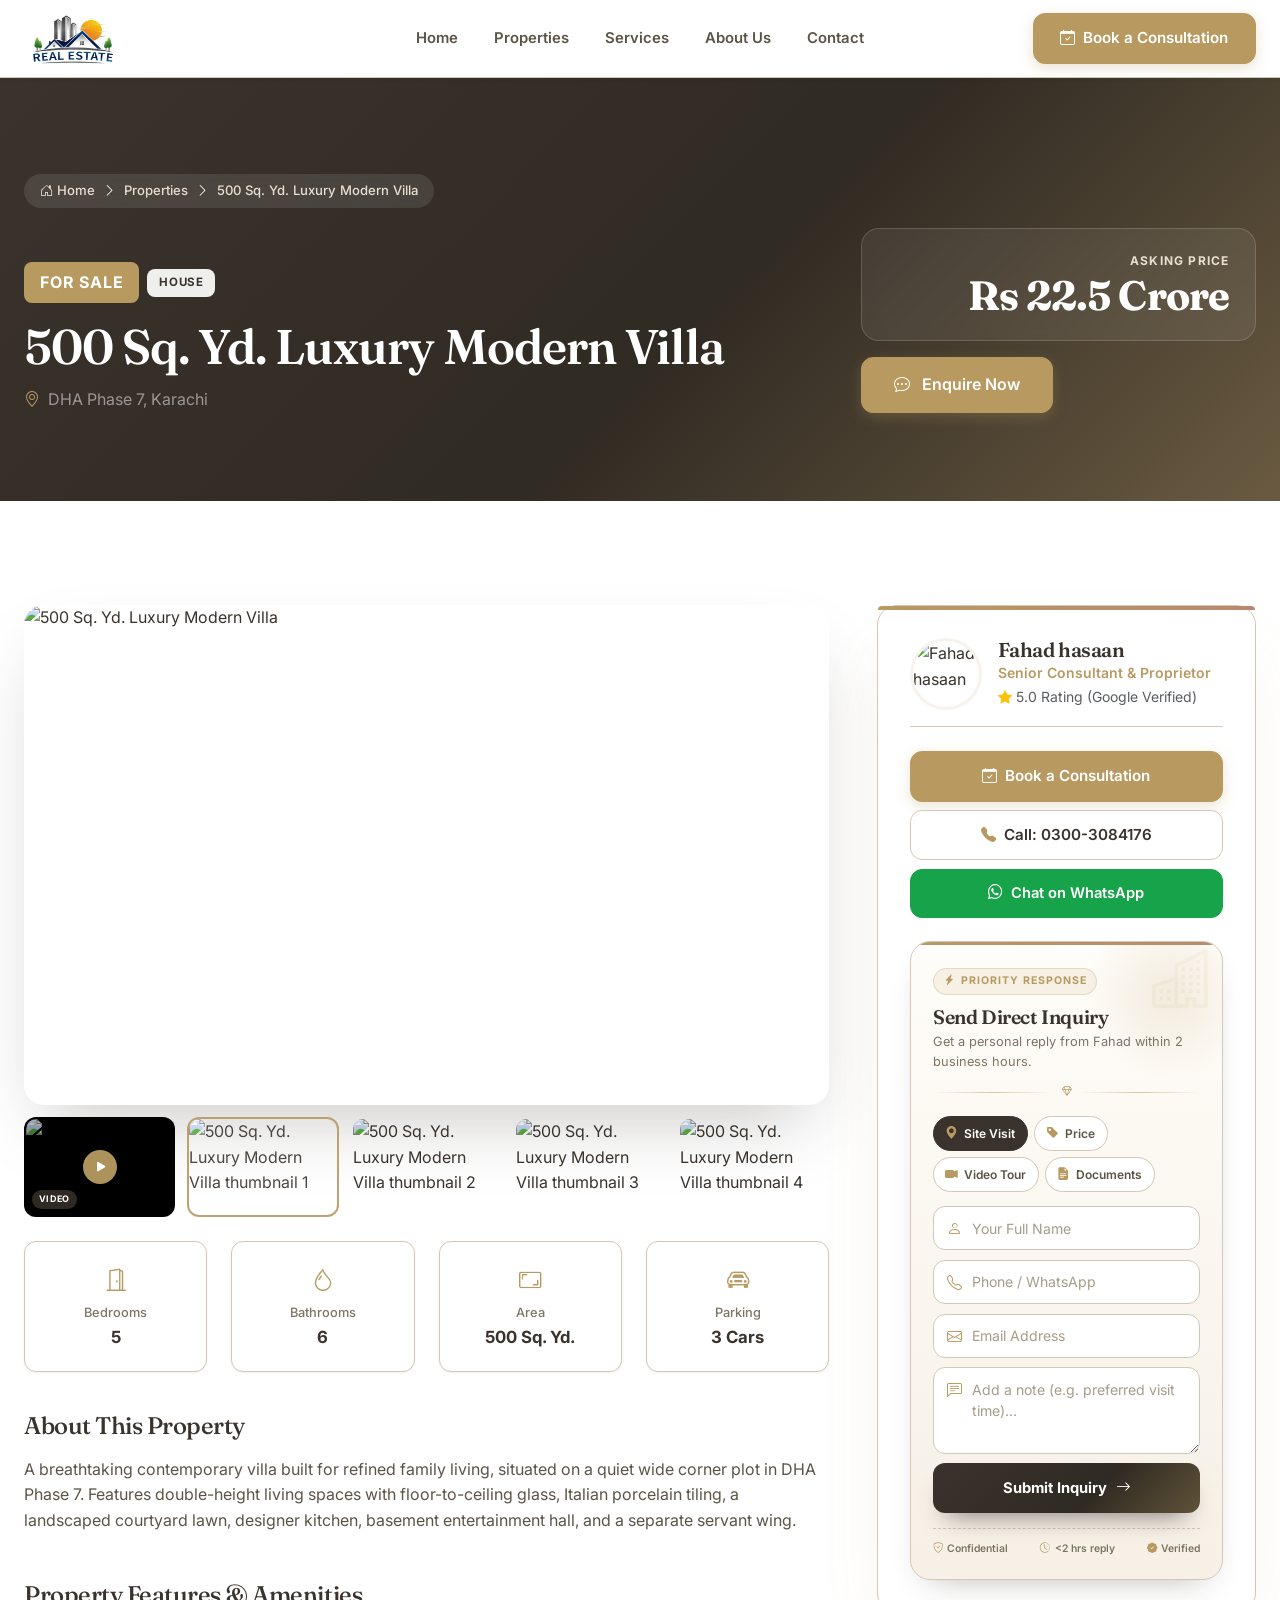
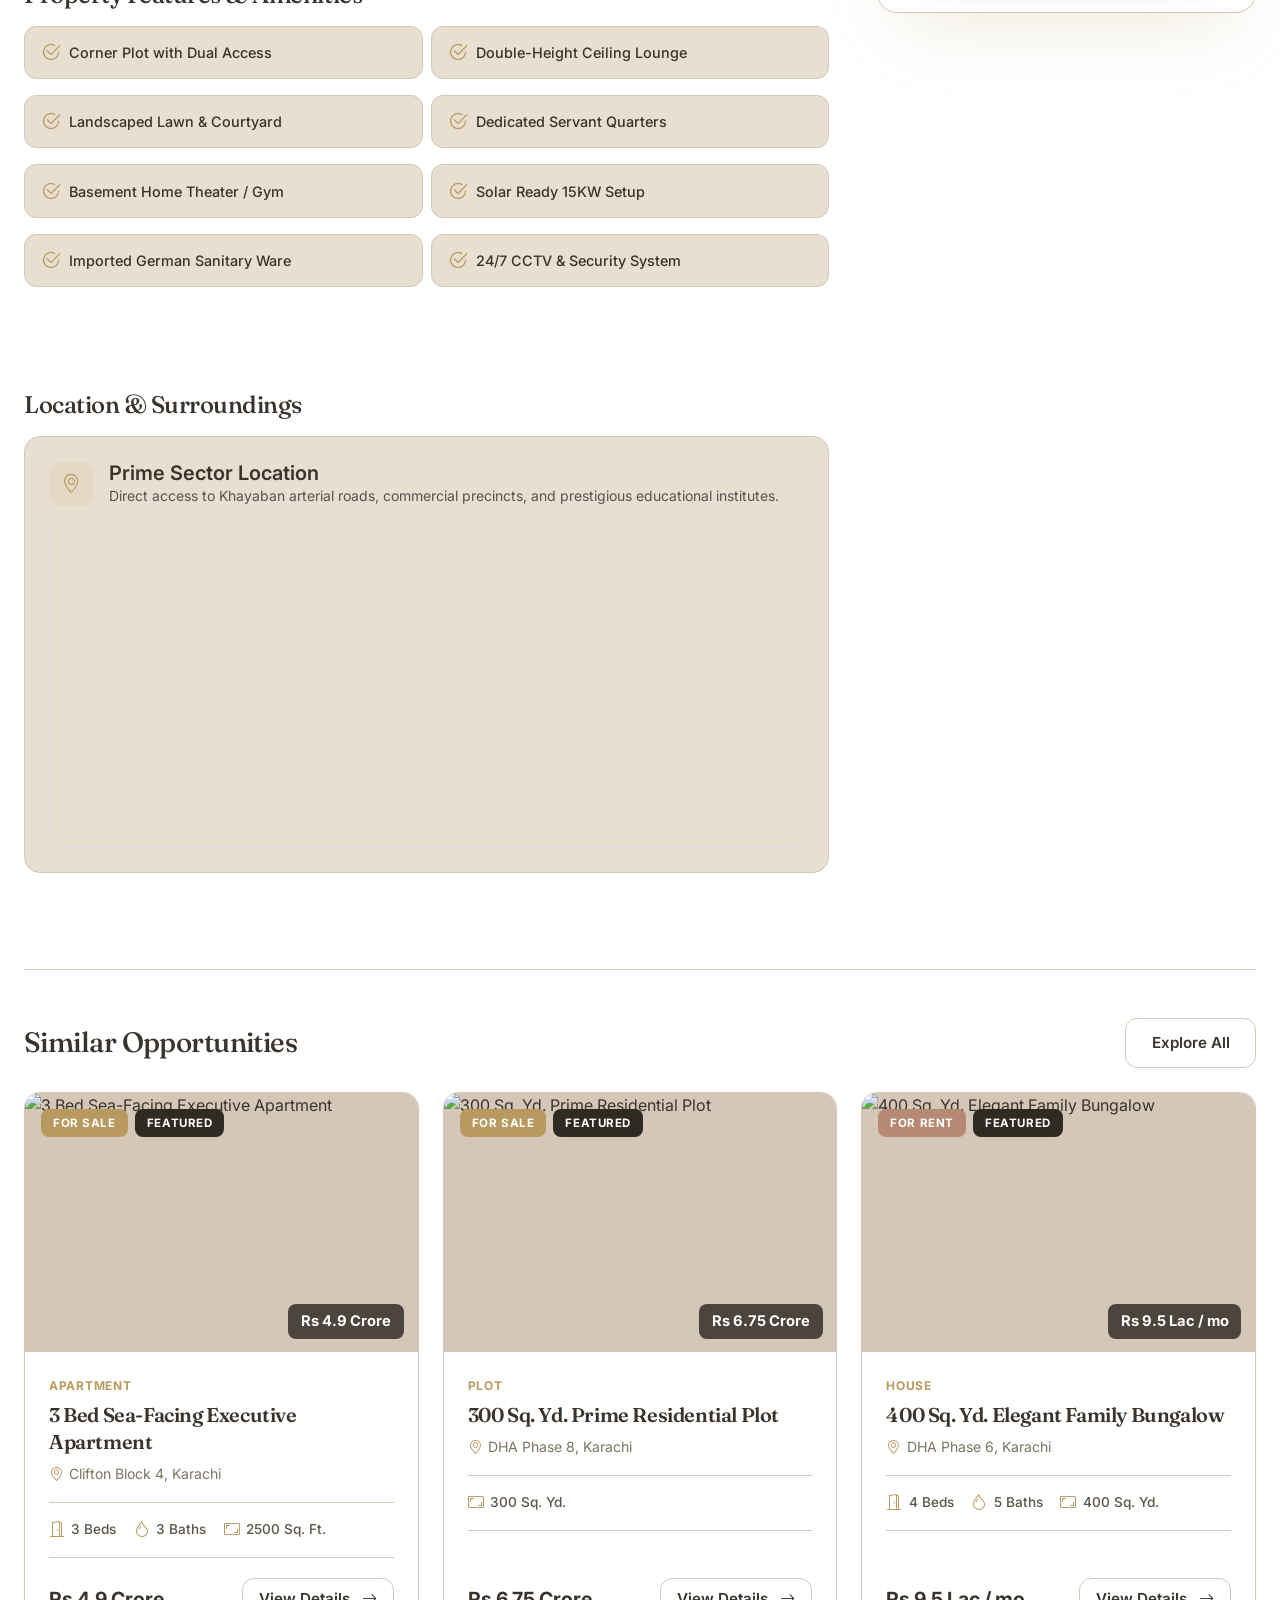
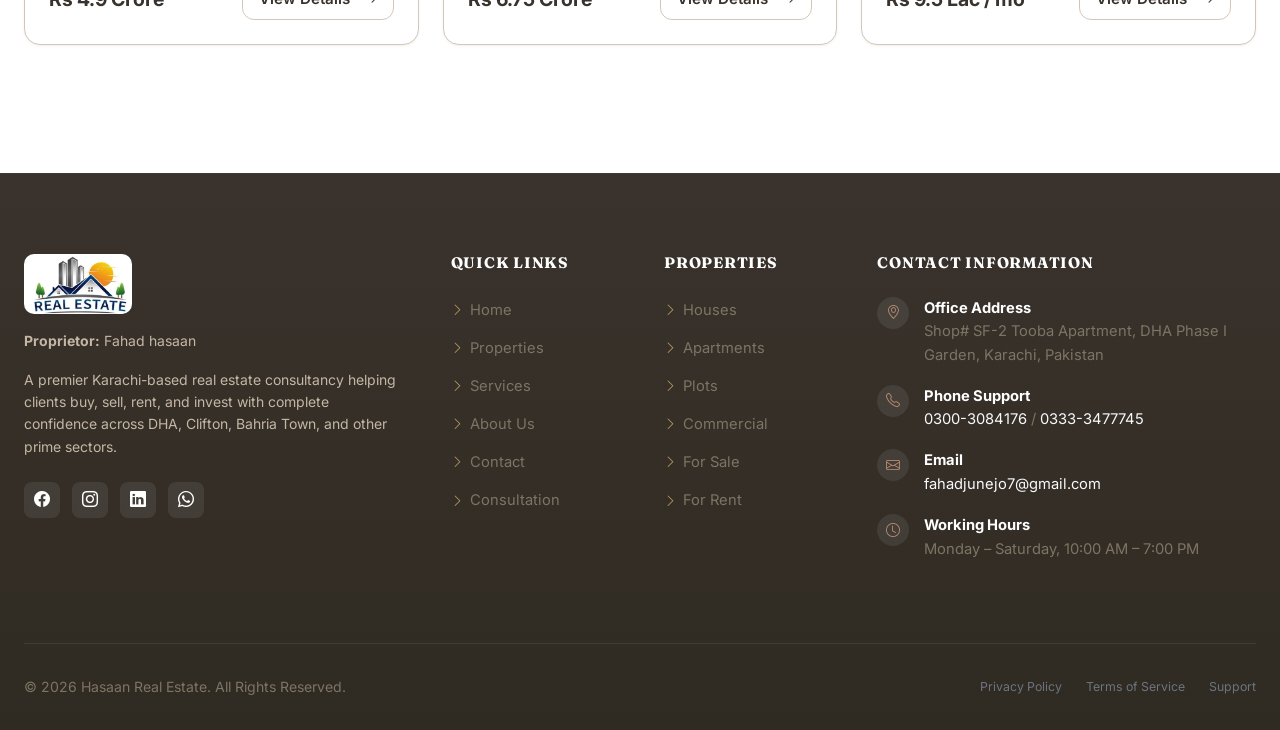
==== commit aff0d698: "new changes" ====
--- a/property-details.html
+++ b/property-details.html
@@ -130,11 +130,13 @@
     <div class="container-site">
       <div class="row g-5">
 
-        <!-- LEFT COLUMN: Gallery, Specs, Description, Features, Map -->
-        <div class="col-lg-8">
+        <!-- LEFT COLUMN: Gallery, Specs, Description, Features -->
+        <div class="col-lg-8 order-1">
           <!-- Gallery -->
           <div class="mb-4">
-            <img id="gallery-main-image" src="https://images.unsplash.com/photo-1600596542815-ffad4c1539a9?w=1200&q=80" alt="Main property view" class="gallery-main-img" />
+            <div class="gallery-main-media" id="gallery-main-media">
+              <img id="gallery-main-image" src="https://images.unsplash.com/photo-1600596542815-ffad4c1539a9?w=1200&q=80" alt="Main property view" class="gallery-main-img" />
+            </div>
             <div class="gallery-thumb-grid" id="gallery-thumbs-row">
               <!-- Injected via properties.js -->
             </div>
@@ -160,6 +162,11 @@
               <!-- Injected dynamically -->
             </div>
           </div>
+
+        </div>
+
+        <!-- MAP COLUMN: stacks below the form on mobile, aligns left on desktop -->
+        <div class="col-lg-8 property-map-col order-3">
 
           <!-- Location & Neighborhood Map Placeholder -->
           <div class="mb-5">
@@ -183,7 +190,7 @@
         </div>
 
         <!-- RIGHT COLUMN: Sticky Agent Inquiry & Action Box -->
-        <div class="col-lg-4">
+        <div class="col-lg-4 order-2">
           <div class="agent-inquiry-card" id="agent-inquiry-card">
             <!-- Agent Header -->
             <div class="d-flex align-items-center gap-3 mb-4 pb-3 border-bottom border-custom">
@@ -208,37 +215,71 @@
               </a>
             </div>
 
-            <!-- Fast Inquiry Form -->
-            <div class="bg-alt p-3 rounded-3 border border-custom">
-              <h6 class="text-navy mb-3"><i class="bi bi-send me-1 text-primary"></i> Send Direct Inquiry</h6>
+            <!-- Premium Direct Inquiry Form -->
+            <div class="premium-inquiry">
+              <i class="bi bi-buildings premium-inquiry-watermark" aria-hidden="true"></i>
+              <div class="premium-inquiry-head">
+                <span class="premium-inquiry-eyebrow"><i class="bi bi-lightning-charge-fill"></i> Priority Response</span>
+                <h6 class="premium-inquiry-title font-display">Send Direct Inquiry</h6>
+                <p class="premium-inquiry-sub">Get a personal reply from Fahad within 2 business hours.</p>
+                <div class="inquiry-ornament" aria-hidden="true"><span></span><i class="bi bi-gem"></i><span></span></div>
+              </div>
 
               <div id="inquiry-success-message" class="alert alert-success small mb-0 py-3" style="display: none;">
                 <i class="bi bi-check-circle-fill me-1"></i> Inquiry sent! Fahad will contact you within 2 hours.
               </div>
 
-              <form id="property-inquiry-form">
+              <form id="property-inquiry-form" class="premium-inquiry-form">
                 <input type="hidden" id="inquiry-property-subject" name="subject" value="General Inquiry" />
-                <div class="mb-2">
-                  <input type="text" name="name" required class="form-control form-control-sm" placeholder="Your Full Name" />
-                </div>
-                <div class="mb-2">
-                  <input type="tel" name="phone" required class="form-control form-control-sm" placeholder="Your Phone / WhatsApp" />
-                </div>
-                <div class="mb-2">
-                  <input type="email" name="email" required class="form-control form-control-sm" placeholder="Your Email Address" />
-                </div>
-                <div class="mb-3">
-                  <textarea name="message" rows="3" class="form-control form-control-sm" placeholder="I would like to schedule a site visit or request more documents..."></textarea>
-                </div>
-                <button type="submit" class="btn-primary-custom w-100 py-2 text-sm justify-content-center">
-                  Submit Inquiry
+
+                <!-- Quick intent chips -->
+                <div class="inquiry-intent" role="radiogroup" aria-label="What do you need?">
+                  <label class="inquiry-chip">
+                    <input type="radio" name="intent" value="Site Visit" checked hidden />
+                    <i class="bi bi-geo-alt-fill"></i> Site Visit
+                  </label>
+                  <label class="inquiry-chip">
+                    <input type="radio" name="intent" value="Price Details" hidden />
+                    <i class="bi bi-tag-fill"></i> Price
+                  </label>
+                  <label class="inquiry-chip">
+                    <input type="radio" name="intent" value="Video Tour" hidden />
+                    <i class="bi bi-camera-video-fill"></i> Video Tour
+                  </label>
+                  <label class="inquiry-chip">
+                    <input type="radio" name="intent" value="More Documents" hidden />
+                    <i class="bi bi-file-earmark-text-fill"></i> Documents
+                  </label>
+                </div>
+
+                <div class="inquiry-field">
+                  <i class="bi bi-person"></i>
+                  <input type="text" name="name" required class="form-control" placeholder="Your Full Name" />
+                </div>
+                <div class="inquiry-field">
+                  <i class="bi bi-telephone"></i>
+                  <input type="tel" name="phone" required class="form-control" placeholder="Phone / WhatsApp" />
+                </div>
+                <div class="inquiry-field">
+                  <i class="bi bi-envelope"></i>
+                  <input type="email" name="email" required class="form-control" placeholder="Email Address" />
+                </div>
+                <div class="inquiry-field inquiry-field-area">
+                  <i class="bi bi-chat-left-text"></i>
+                  <textarea name="message" rows="3" class="form-control" placeholder="Add a note (e.g. preferred visit time)..."></textarea>
+                </div>
+
+                <button type="submit" class="btn-inquiry-submit">
+                  <span>Submit Inquiry</span>
+                  <i class="bi bi-arrow-right"></i>
                 </button>
+
+                <div class="inquiry-trust-row">
+                  <span><i class="bi bi-shield-check"></i> Confidential</span>
+                  <span><i class="bi bi-clock-history"></i> &lt;2 hrs reply</span>
+                  <span><i class="bi bi-patch-check-fill"></i> Verified</span>
+                </div>
               </form>
-            </div>
-
-            <!-- Trust Note -->
-            <div class="mt-3 text-center">
-              <span class="small text-muted"><i class="bi bi-shield-check text-success me-1"></i> Strictly confidential & zero spam guarantee.</span>
             </div>
           </div>
         </div>
--- a/css/style.css
+++ b/css/style.css
@@ -919,10 +919,12 @@
 }
 
 .property-img-wrap {
+  display: block;
   position: relative;
   overflow: hidden;
   padding-top: 66%; /* 3:2 Aspect ratio */
   background-color: var(--border-color);
+  cursor: pointer;
 }
 
 .property-img-wrap img {
@@ -2059,7 +2061,7 @@
 
 .gallery-thumb-grid {
   display: grid;
-  grid-template-columns: repeat(4, 1fr);
+  grid-template-columns: repeat(5, 1fr);
   gap: 0.75rem;
   margin-top: 0.75rem;
 }
@@ -2080,6 +2082,88 @@
   opacity: 0.9;
 }
 
+.gallery-main-media {
+  position: relative;
+}
+
+.gallery-main-video {
+  display: block;
+  width: 100%;
+  height: 500px;
+  object-fit: cover;
+  border-radius: var(--radius-lg);
+  box-shadow: var(--shadow-lg);
+  background: #000000;
+}
+
+.gallery-thumb-video {
+  position: relative;
+  display: block;
+  width: 100%;
+  height: 100px;
+  padding: 0;
+  overflow: hidden;
+  cursor: pointer;
+  background: #000000;
+  border: 2px solid transparent;
+  border-radius: var(--radius-sm);
+  transition: var(--transition);
+}
+
+.gallery-thumb-video img {
+  width: 100%;
+  height: 100%;
+  object-fit: cover;
+  opacity: 0.7;
+  transition: var(--transition);
+}
+
+.gallery-thumb-video.active,
+.gallery-thumb-video:hover {
+  border-color: var(--primary);
+}
+
+.gallery-thumb-video:hover img {
+  opacity: 0.92;
+}
+
+.gallery-thumb-play {
+  position: absolute;
+  top: 50%;
+  left: 50%;
+  transform: translate(-50%, -50%);
+  width: 34px;
+  height: 34px;
+  display: flex;
+  align-items: center;
+  justify-content: center;
+  padding-left: 3px;
+  border-radius: 50%;
+  color: #ffffff;
+  font-size: 1.05rem;
+  background: rgba(184, 154, 97, 0.95);
+  box-shadow: 0 8px 18px -6px rgba(0, 0, 0, 0.55);
+  transition: var(--transition);
+}
+
+.gallery-thumb-video:hover .gallery-thumb-play {
+  transform: translate(-50%, -50%) scale(1.12);
+}
+
+.gallery-thumb-tag {
+  position: absolute;
+  left: 6px;
+  bottom: 6px;
+  padding: 0.14rem 0.42rem;
+  font-size: 0.56rem;
+  font-weight: 700;
+  letter-spacing: 0.07em;
+  text-transform: uppercase;
+  color: #ffffff;
+  background: rgba(58, 51, 45, 0.82);
+  border-radius: var(--radius-full);
+}
+
 .property-spec-pill {
   background: var(--bg-alt);
   border: 1px solid var(--border-color);
@@ -2140,6 +2224,246 @@
   object-fit: cover;
   border: 3px solid var(--primary-light);
 }
+
+/* --------------------------------------------------------------------------
+   PREMIUM PROPERTY ENQUIRY FORM
+   -------------------------------------------------------------------------- */
+.premium-inquiry {
+  position: relative;
+  overflow: hidden;
+  background: linear-gradient(180deg, #FFFDF9 0%, #F6F0E6 100%);
+  border: 1px solid var(--border-color);
+  border-radius: var(--radius-xl);
+  padding: 1.5rem 1.35rem 1.35rem;
+  box-shadow: inset 0 1px 0 rgba(255, 255, 255, 0.7),
+              0 14px 32px -20px rgba(58, 51, 45, 0.45);
+}
+
+.premium-inquiry::before {
+  content: '';
+  position: absolute;
+  inset: 0 0 auto 0;
+  height: 3px;
+  background: linear-gradient(90deg, var(--primary), var(--color-terracotta));
+}
+
+.premium-inquiry::after {
+  content: '';
+  position: absolute;
+  top: -34px;
+  right: -34px;
+  width: 172px;
+  height: 172px;
+  border-radius: 50%;
+  background: radial-gradient(circle, var(--primary-glow) 0%, transparent 70%);
+  opacity: 0.7;
+  pointer-events: none;
+  z-index: 0;
+}
+
+.premium-inquiry-head,
+.premium-inquiry-form,
+.premium-inquiry > #inquiry-success-message {
+  position: relative;
+  z-index: 1;
+}
+
+.premium-inquiry-watermark {
+  position: absolute;
+  top: 0.45rem;
+  right: 0.7rem;
+  font-size: 3.7rem;
+  line-height: 1;
+  color: var(--primary);
+  opacity: 0.08;
+  pointer-events: none;
+  z-index: 0;
+}
+
+.premium-inquiry-head { margin-bottom: 1rem; }
+
+.inquiry-ornament {
+  display: flex;
+  align-items: center;
+  gap: 0.55rem;
+  margin-top: 0.72rem;
+}
+
+.inquiry-ornament span {
+  flex: 1;
+  height: 1px;
+  background: linear-gradient(90deg, transparent, rgba(184, 154, 97, 0.55), transparent);
+}
+
+.inquiry-ornament i {
+  font-size: 0.62rem;
+  color: var(--primary);
+}
+
+.premium-inquiry-eyebrow {
+  display: inline-flex;
+  align-items: center;
+  gap: 0.35rem;
+  font-size: 0.66rem;
+  font-weight: 700;
+  letter-spacing: 0.09em;
+  text-transform: uppercase;
+  color: var(--primary);
+  background: var(--primary-light);
+  border: 1px solid rgba(184, 154, 97, 0.28);
+  padding: 0.28rem 0.62rem;
+  border-radius: var(--radius-full);
+  margin-bottom: 0.65rem;
+}
+
+.premium-inquiry-title {
+  font-size: 1.22rem;
+  margin: 0 0 0.15rem;
+  color: var(--navy);
+}
+
+.premium-inquiry-sub {
+  font-size: 0.8rem;
+  color: var(--text-muted);
+  margin: 0;
+}
+
+/* Quick intent chips */
+.inquiry-intent {
+  display: flex;
+  flex-wrap: wrap;
+  gap: 0.4rem;
+  margin-bottom: 0.9rem;
+}
+
+.inquiry-chip {
+  display: inline-flex;
+  align-items: center;
+  gap: 0.35rem;
+  margin: 0;
+  padding: 0.38rem 0.72rem;
+  font-size: 0.75rem;
+  font-weight: 600;
+  color: var(--text-secondary);
+  background: #ffffff;
+  border: 1px solid var(--border-color);
+  border-radius: var(--radius-full);
+  cursor: pointer;
+  user-select: none;
+  transition: var(--transition);
+}
+
+.inquiry-chip i { color: var(--primary); font-size: 0.8rem; }
+.inquiry-chip:hover { border-color: var(--primary); transform: translateY(-1px); }
+.inquiry-chip:has(input:checked) {
+  background: var(--navy);
+  border-color: var(--navy);
+  color: #ffffff;
+}
+.inquiry-chip:has(input:checked) i { color: var(--primary); }
+
+/* Icon-prefixed fields */
+.inquiry-field {
+  position: relative;
+  margin-bottom: 0.6rem;
+}
+
+.inquiry-field > i {
+  position: absolute;
+  top: 0.72rem;
+  left: 0.88rem;
+  font-size: 0.95rem;
+  color: var(--primary);
+  pointer-events: none;
+  z-index: 2;
+}
+
+.inquiry-field .form-control {
+  width: 100%;
+  padding: 0.66rem 0.85rem 0.66rem 2.4rem;
+  font-size: 0.88rem;
+  color: var(--navy);
+  background: #ffffff;
+  border: 1px solid var(--border-color);
+  border-radius: var(--radius-md);
+  transition: var(--transition);
+}
+
+.inquiry-field .form-control::placeholder { color: #A79C8A; }
+
+.inquiry-field .form-control:focus {
+  border-color: var(--primary);
+  box-shadow: 0 0 0 3px var(--primary-glow);
+  outline: none;
+}
+
+/* Submit button with shine sweep */
+.btn-inquiry-submit {
+  position: relative;
+  overflow: hidden;
+  display: flex;
+  align-items: center;
+  justify-content: center;
+  gap: 0.5rem;
+  width: 100%;
+  margin-top: 0.3rem;
+  padding: 0.82rem 1rem;
+  font-size: 0.92rem;
+  font-weight: 700;
+  letter-spacing: 0.01em;
+  color: #ffffff;
+  border: none;
+  border-radius: var(--radius-md);
+  background: linear-gradient(135deg, var(--navy) 0%, var(--navy-dark) 60%, var(--primary) 170%);
+  box-shadow: 0 14px 26px -14px rgba(58, 51, 45, 0.75);
+  cursor: pointer;
+  transition: var(--transition);
+}
+
+.btn-inquiry-submit i { transition: transform 0.3s ease; }
+
+.btn-inquiry-submit:hover {
+  background: linear-gradient(135deg, var(--primary) 0%, var(--primary-hover) 100%);
+  box-shadow: 0 16px 28px -14px rgba(184, 154, 97, 0.85);
+  transform: translateY(-1px);
+}
+
+.btn-inquiry-submit:hover i { transform: translateX(4px); }
+
+.btn-inquiry-submit::after {
+  content: '';
+  position: absolute;
+  top: 0;
+  left: -120%;
+  width: 60%;
+  height: 100%;
+  background: linear-gradient(120deg, transparent, rgba(255, 255, 255, 0.35), transparent);
+  transform: skewX(-20deg);
+  transition: left 0.6s ease;
+}
+
+.btn-inquiry-submit:hover::after { left: 130%; }
+
+/* Trust row */
+.inquiry-trust-row {
+  display: flex;
+  justify-content: space-between;
+  gap: 0.4rem;
+  margin-top: 0.9rem;
+  padding-top: 0.78rem;
+  border-top: 1px dashed var(--border-color);
+}
+
+.inquiry-trust-row span {
+  display: inline-flex;
+  align-items: center;
+  gap: 0.28rem;
+  font-size: 0.65rem;
+  font-weight: 600;
+  color: var(--text-muted);
+}
+
+.inquiry-trust-row i { color: var(--primary); }
 
 /* ==========================================================================
    17. ABOUT PAGE APPROACH TIMELINE STEPS
@@ -2224,6 +2548,36 @@
   justify-content: center;
   font-size: 1.2rem;
   flex-shrink: 0;
+}
+
+/* Consultation page layout
+   Mobile stacks: Advisor card -> Booking form -> "Why Book" details.
+   Desktop keeps the original two-column arrangement (content + advisor left,
+   form right). */
+.consultation-layout {
+  display: grid;
+  grid-template-columns: 1fr;
+  gap: 2rem;
+}
+
+.consultation-advisor-col { order: 1; }
+.consultation-form-col { order: 2; }
+.consultation-content-col { order: 3; }
+
+@media (min-width: 992px) {
+  .consultation-layout {
+    grid-template-columns: minmax(0, 5fr) minmax(0, 7fr);
+    grid-template-areas:
+      "content form"
+      "advisor form";
+    column-gap: 3rem;
+    row-gap: 2rem;
+    align-items: start;
+  }
+
+  .consultation-content-col { grid-area: content; order: initial; }
+  .consultation-form-col { grid-area: form; order: initial; }
+  .consultation-advisor-col { grid-area: advisor; order: initial; }
 }
 
 /* Success Confirmation Banner */
@@ -2329,7 +2683,8 @@
     position: static;
     margin-top: 3rem;
   }
-  .gallery-main-img {
+  .gallery-main-img,
+  .gallery-main-video {
     height: 380px;
   }
 }
@@ -2368,11 +2723,16 @@
   .premium-form-card {
     padding: 1.75rem;
   }
-  .gallery-main-img {
+  .gallery-main-img,
+  .gallery-main-video {
     height: 280px;
   }
-  .gallery-thumb {
+  .gallery-thumb,
+  .gallery-thumb-video {
     height: 70px;
+  }
+  .gallery-thumb-grid {
+    grid-template-columns: repeat(4, 1fr);
   }
   .google-strip-flex {
     flex-direction: column;
@@ -3619,12 +3979,14 @@
 }
 
 /* Gallery & agent polish */
-.gallery-main-img {
+.gallery-main-img,
+.gallery-main-video {
   border-radius: 20px;
   box-shadow: 0 34px 70px -24px rgba(58, 51, 45, 0.28);
 }
 
-.gallery-thumb {
+.gallery-thumb,
+.gallery-thumb-video {
   border-radius: 12px;
 }
 
